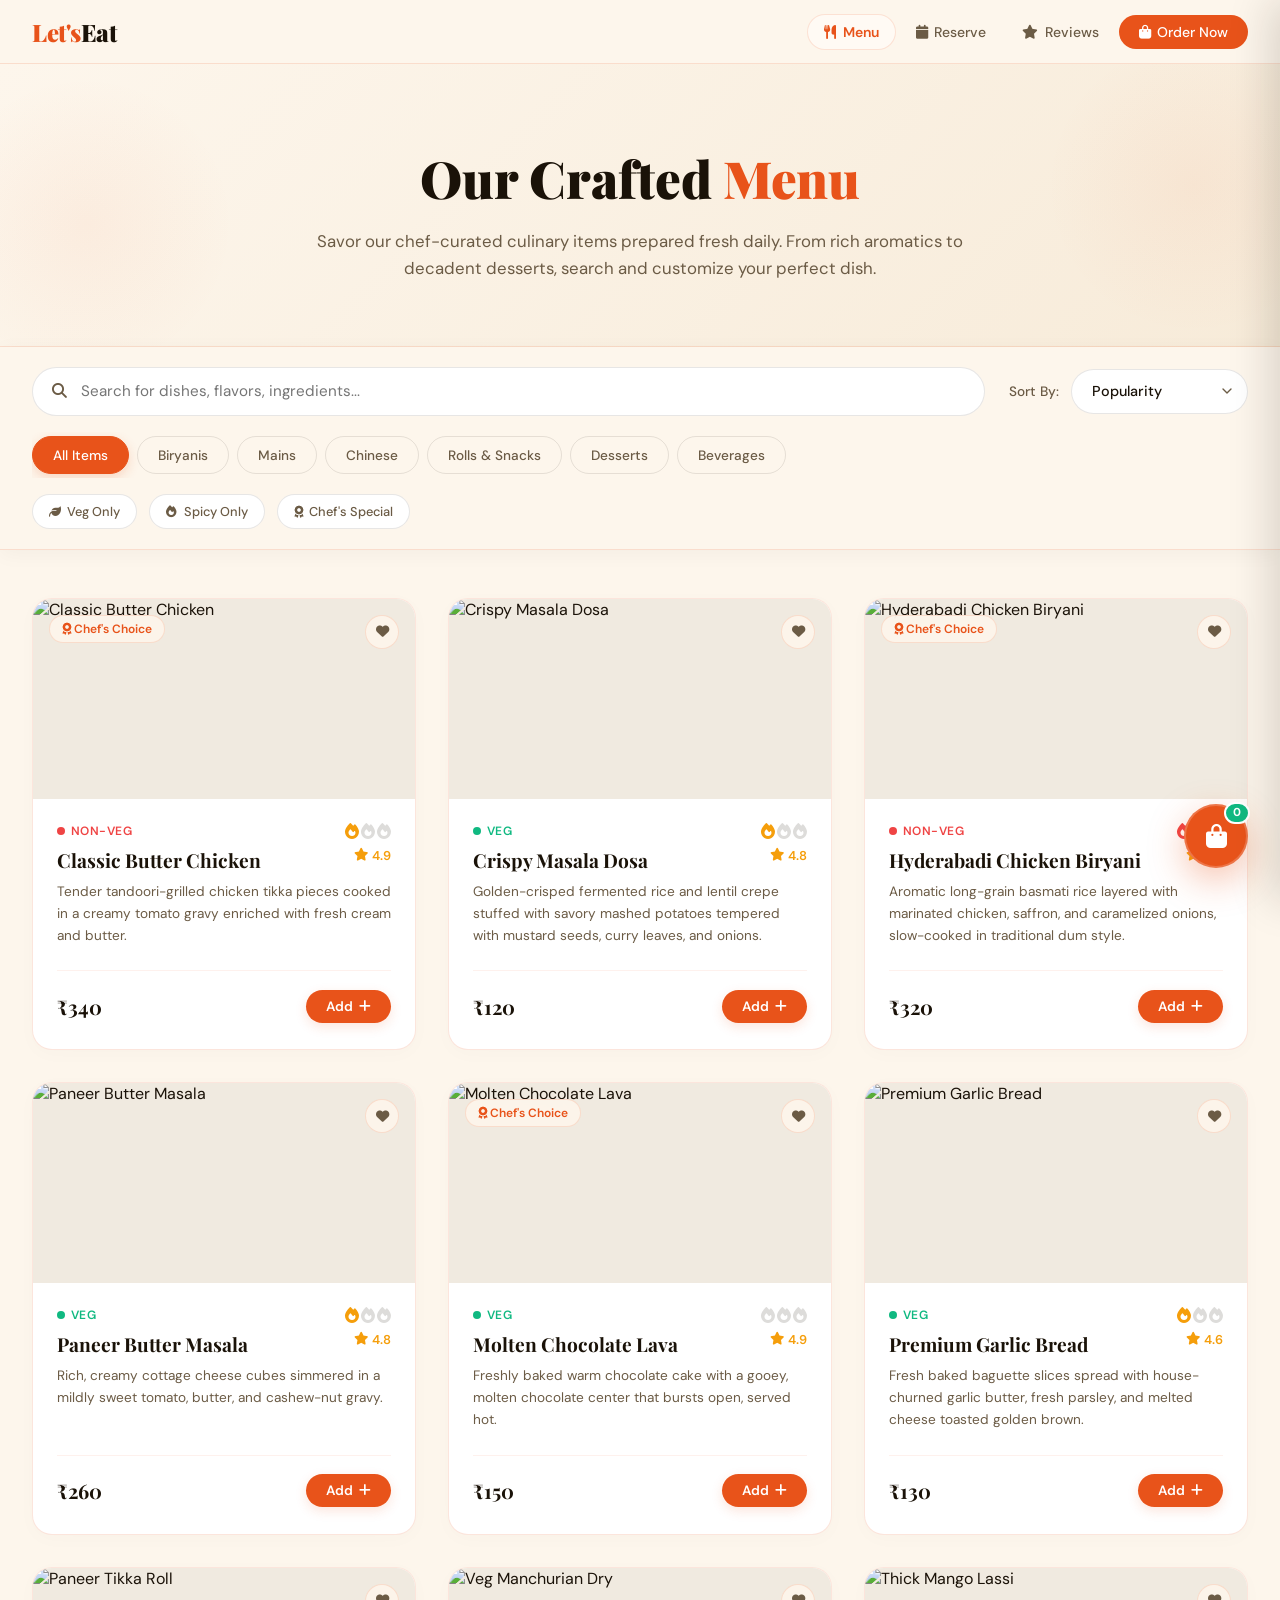
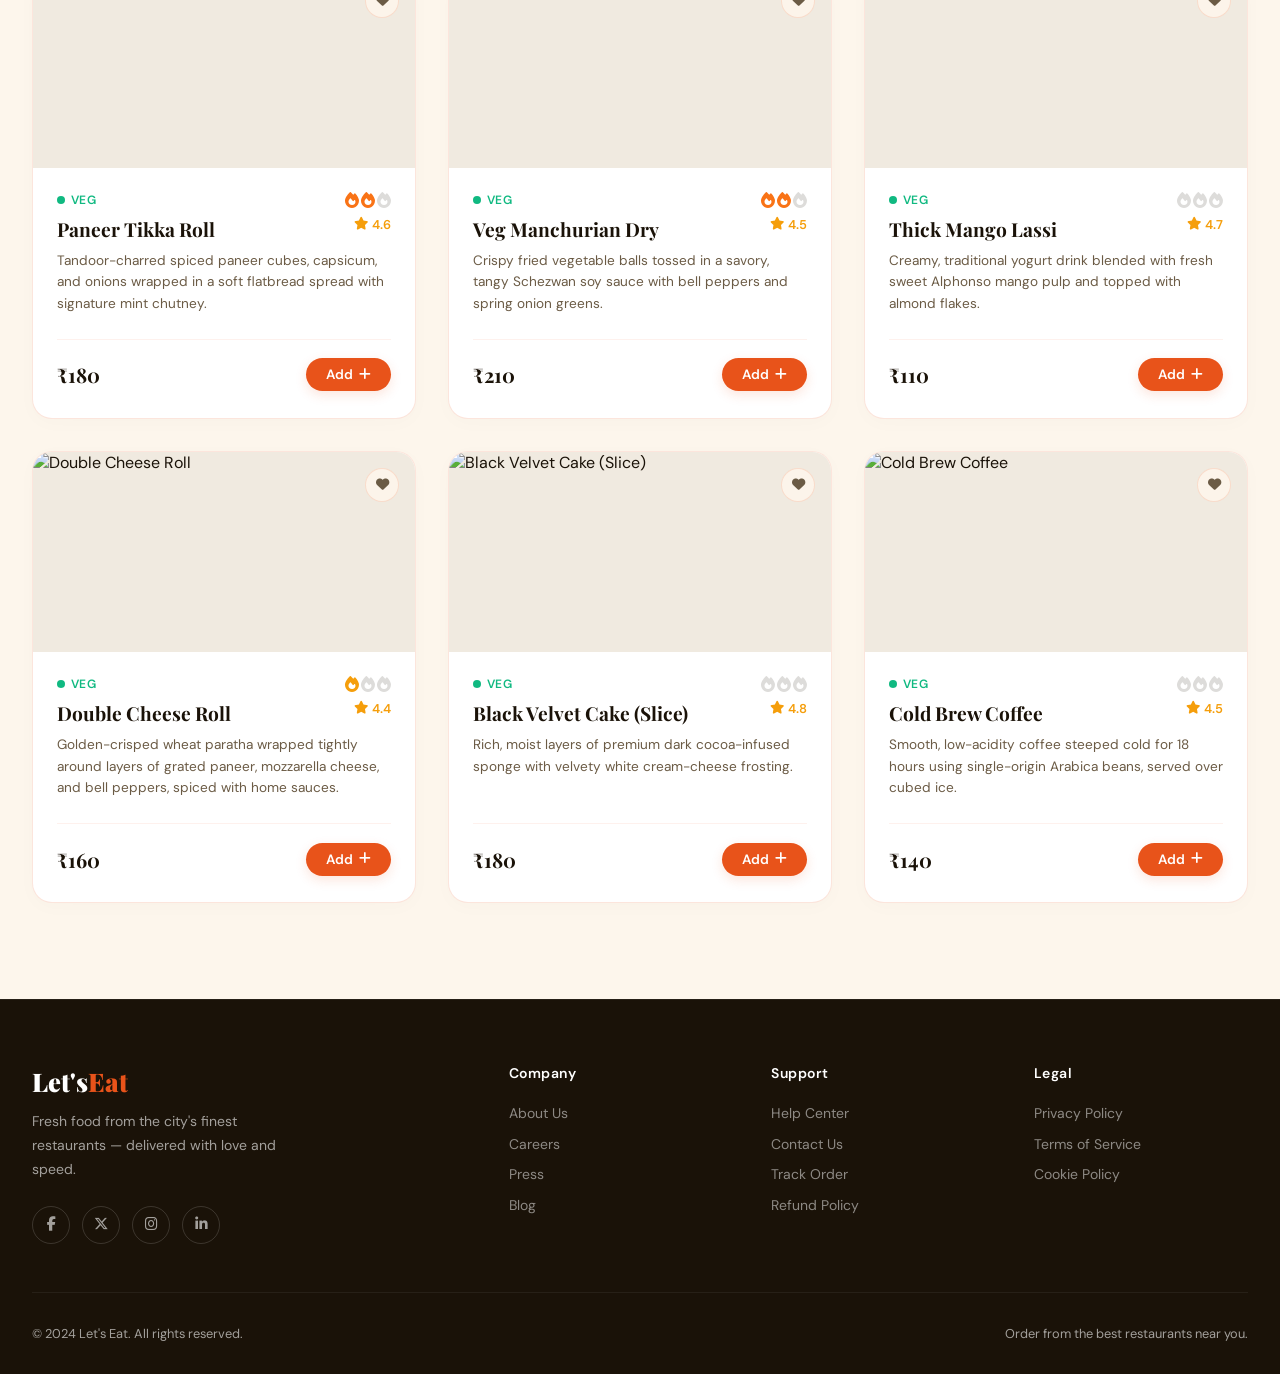
==== menu.html @ 43d25bf8 "adding respective pages for each section" ====
<!doctype html>
<html lang="en">
  <head>
    <meta charset="UTF-8" />
    <meta name="viewport" content="width=device-width, initial-scale=1.0" />
    <title>Menu - Let's Eat</title>
    <link
      href="https://fonts.googleapis.com/css2?family=Playfair+Display:wght@400;700;900&family=DM+Sans:wght@300;400;500;700&display=swap"
      rel="stylesheet"
    />
    <link
      rel="stylesheet"
      href="https://cdnjs.cloudflare.com/ajax/libs/font-awesome/6.5.0/css/all.min.css"
    />
    <link rel="stylesheet" href="./styles.css" />
  </head>
  <body>
    <!-- NAV -->
    <nav>
      <a href="index.html" class="nav-logo">Let's<span>Eat</span></a>
      <ul class="nav-links">
        <li>
          <a href="menu.html" class="active"
            ><i class="fa-solid fa-utensils"></i> Menu</a
          >
        </li>
        <li>
          <a href="reserve.html"
            ><i class="fa-solid fa-calendar"></i> Reserve</a
          >
        </li>
        <li>
          <a href="reviews.html"><i class="fa-solid fa-star"></i> Reviews</a>
        </li>
        <li>
          <a href="#" class="nav-cta" id="navOrderBtn">
            <i class="fa-solid fa-bag-shopping"></i> Order Now
          </a>
        </li>
      </ul>
      <button class="hamburger" id="hamburger">
        <i class="fa-solid fa-bars"></i>
      </button>
    </nav>

    <!-- MOBILE MENU -->
    <div class="mobile-menu" id="mobileMenu">
      <button class="mobile-close" id="mobileClose">
        <i class="fa-solid fa-xmark"></i>
      </button>
      <a href="menu.html" onclick="closeMobile()" class="active">Menu</a>
      <a href="reserve.html" onclick="closeMobile()">Reserve</a>
      <a href="reviews.html" onclick="closeMobile()">Reviews</a>
      <a
        href="#"
        onclick="
          closeMobile();
          toggleCart(true);
        "
        >Order Now</a
      >
    </div>

    <!-- MENU HERO -->
    <section class="menu-hero">
      <h1>Our Crafted <span>Menu</span></h1>
      <p>
        Savor our chef-curated culinary items prepared fresh daily. From rich
        aromatics to decadent desserts, search and customize your perfect dish.
      </p>
    </section>

    <!-- SEARCH & CONTROLS STICKY BAR -->
    <div class="menu-controls">
      <div class="menu-controls-inner">
        <!-- Search & Sort Row -->
        <div class="search-sort-row">
          <div class="search-wrapper">
            <i class="fa-solid fa-magnifying-glass"></i>
            <input
              type="text"
              class="search-input"
              id="searchInput"
              placeholder="Search for dishes, flavors, ingredients..."
            />
          </div>
          <div class="sort-wrapper">
            <span class="sort-label">Sort By:</span>
            <select class="sort-select" id="sortSelect">
              <option value="popularity">Popularity</option>
              <option value="rating">Highest Rated</option>
              <option value="price-low">Price: Low to High</option>
              <option value="price-high">Price: High to Low</option>
            </select>
          </div>
        </div>

        <!-- Categories horizontal track -->
        <div class="filter-categories" id="categoriesTrack">
          <button class="filter-btn active" data-category="all">
            All Items
          </button>
          <button class="filter-btn" data-category="biryani">Biryanis</button>
          <button class="filter-btn" data-category="mains">Mains</button>
          <button class="filter-btn" data-category="chinese">Chinese</button>
          <button class="filter-btn" data-category="rolls">
            Rolls & Snacks
          </button>
          <button class="filter-btn" data-category="desserts">Desserts</button>
          <button class="filter-btn" data-category="juices">Beverages</button>
        </div>

        <!-- Filter Toggles Row -->
        <div class="filter-toggles">
          <button class="toggle-btn" data-type="veg">
            <i class="fa-solid fa-leaf"></i> Veg Only
          </button>
          <button class="toggle-btn" data-type="spicy">
            <i class="fa-solid fa-fire"></i> Spicy Only
          </button>
          <button class="toggle-btn" data-type="special">
            <i class="fa-solid fa-award"></i> Chef's Special
          </button>
        </div>
      </div>
    </div>

    <!-- MENU GRID -->
    <section class="menu-page-container">
      <div class="menu-page-grid" id="menuGrid">
        <!-- JS-loaded food items cards go here -->
      </div>
    </section>

    <!-- FLOATING CART BADGE -->
    <div class="floating-cart" id="floatingCart" onclick="toggleCart(true)">
      <i class="fa-solid fa-bag-shopping"></i>
      <span class="cart-count-badge" id="cartCount">0</span>
    </div>

    <!-- CART SIDE DRAWER -->
    <div
      class="drawer-backdrop"
      id="cartBackdrop"
      onclick="toggleCart(false)"
    ></div>
    <div class="cart-drawer" id="cartDrawer">
      <div class="cart-header">
        <h2><i class="fa-solid fa-cart-shopping"></i> Your Order</h2>
        <button class="cart-close-btn" onclick="toggleCart(false)">
          <i class="fa-solid fa-xmark"></i>
        </button>
      </div>

      <!-- Items scroll container -->
      <div class="cart-items-list" id="cartItemsList">
        <!-- Rendered cart items or empty state -->
      </div>

      <!-- Checkout Summary Footer -->
      <div class="cart-footer-summary">
        <div class="promo-row">
          <input
            type="text"
            class="promo-input"
            id="promoInput"
            placeholder="Promo Code (e.g. EAT100)"
          />
          <button class="promo-btn" id="promoBtn" onclick="applyPromo()">
            Apply
          </button>
        </div>
        <div class="summary-details">
          <div class="summary-line">
            <span>Subtotal</span>
            <span id="subtotalVal">₹0</span>
          </div>
          <div class="summary-line">
            <span>GST (5%)</span>
            <span id="gstVal">₹0</span>
          </div>
          <div class="summary-line">
            <span>Delivery Fee</span>
            <span id="deliveryVal">₹0</span>
          </div>
          <div
            class="summary-line"
            id="discountRow"
            style="display: none; color: #10b981"
          >
            <span>Discount (Promo)</span>
            <span id="discountVal">-₹0</span>
          </div>
          <div class="summary-line total">
            <span>Grand Total</span>
            <span id="totalVal">₹0</span>
          </div>
        </div>
        <button class="checkout-btn" onclick="triggerCheckout()">
          Place Order <i class="fa-solid fa-arrow-right"></i>
        </button>
      </div>
    </div>

    <!-- PRODUCT DETAIL MODAL -->
    <div
      class="modal-overlay"
      id="detailModal"
      onclick="closeDetailModal(event)"
    >
      <div class="modal-container">
        <div class="modal-body">
          <div class="modal-hero-img-wrap">
            <img id="modalImg" src="" alt="" />
            <button class="modal-close-btn" onclick="toggleDetailModal(false)">
              <i class="fa-solid fa-xmark"></i>
            </button>
          </div>
          <div class="modal-content-inner">
            <div class="modal-title-row">
              <h2 id="modalName">Dish Title</h2>
              <div class="card-rating" id="modalRating">★ 4.8</div>
            </div>

            <div class="modal-info-meta">
              <span id="modalDiet"><span class="diet-dot"></span> Diet</span>
              <span id="modalTime"
                ><i class="fa-regular fa-clock"></i> 25 mins</span
              >
              <span id="modalSpicy"><i class="fa-solid fa-fire"></i> Mild</span>
            </div>

            <p class="modal-desc" id="modalDesc">
              Nutritious description goes here...
            </p>

            <div class="modal-subtitle">Nutritional Info (Approx)</div>
            <div class="nutrition-grid">
              <div class="nutrition-item">
                <div class="nutrition-val" id="nutrCal">350</div>
                <div class="nutrition-lbl">kcal</div>
              </div>
              <div class="nutrition-item">
                <div class="nutrition-val" id="nutrProt">12g</div>
                <div class="nutrition-lbl">Protein</div>
              </div>
              <div class="nutrition-item">
                <div class="nutrition-val" id="nutrCarb">45g</div>
                <div class="nutrition-lbl">Carbs</div>
              </div>
              <div class="nutrition-item">
                <div class="nutrition-val" id="nutrFat">10g</div>
                <div class="nutrition-lbl">Fat</div>
              </div>
            </div>

            <!-- Customizations -->
            <div class="custom-section">
              <div class="modal-subtitle">Customize Your Dish</div>
              <div class="custom-option-list" id="customOptionList">
                <!-- Checkboxes loaded here -->
              </div>
            </div>
          </div>
        </div>

        <div class="modal-action-bar">
          <div class="modal-price-display">
            <span class="modal-price-lbl">Item Total</span>
            <span class="modal-price-val" id="modalPrice">₹0</span>
          </div>
          <button class="modal-add-btn" id="modalAddBtn">
            Add to Order <i class="fa-solid fa-plus"></i>
          </button>
        </div>
      </div>
    </div>

    <!-- CHECKOUT SUCCESS OVERLAY -->
    <div class="success-overlay" id="successOverlay">
      <div class="success-card">
        <div class="success-icon">
          <i class="fa-solid fa-check"></i>
        </div>
        <h2>Order Confirmed!</h2>
        <p>
          Your delicious order has been received by the kitchen. We are
          preparing it fresh and will deliver it within 30 minutes!
        </p>
        <button class="success-close-btn" onclick="closeSuccessOverlay()">
          Got it!
        </button>
      </div>
    </div>

    <!-- FOOTER -->
    <footer>
      <div class="footer-inner">
        <div class="footer-top">
          <div>
            <div class="footer-brand-name">Let's<span>Eat</span></div>
            <p class="footer-desc">
              Fresh food from the city's finest restaurants — delivered with
              love and speed.
            </p>
            <div class="footer-socials">
              <a href="#" class="social-btn"
                ><i class="fa-brands fa-facebook-f"></i
              ></a>
              <a href="#" class="social-btn"
                ><i class="fa-brands fa-x-twitter"></i
              ></a>
              <a href="#" class="social-btn"
                ><i class="fa-brands fa-instagram"></i
              ></a>
              <a href="#" class="social-btn"
                ><i class="fa-brands fa-linkedin-in"></i
              ></a>
            </div>
          </div>
          <div class="footer-col">
            <h4>Company</h4>
            <ul>
              <li><a href="#">About Us</a></li>
              <li><a href="#">Careers</a></li>
              <li><a href="#">Press</a></li>
              <li><a href="#">Blog</a></li>
            </ul>
          </div>
          <div class="footer-col">
            <h4>Support</h4>
            <ul>
              <li><a href="#">Help Center</a></li>
              <li><a href="#">Contact Us</a></li>
              <li><a href="#">Track Order</a></li>
              <li><a href="#">Refund Policy</a></li>
            </ul>
          </div>
          <div class="footer-col">
            <h4>Legal</h4>
            <ul>
              <li><a href="#">Privacy Policy</a></li>
              <li><a href="#">Terms of Service</a></li>
              <li><a href="#">Cookie Policy</a></li>
            </ul>
          </div>
        </div>
        <div class="footer-bottom">
          <span>&copy; 2024 Let's Eat. All rights reserved.</span>
          <span>Order from the best restaurants near you.</span>
        </div>
      </div>
    </footer>

    <!-- CORE INTERACTION JAVASCRIPT -->
    <script>
      // 1. DATASET
      const MENU_ITEMS = [
        {
          id: "biryani-chicken",
          name: "Hyderabadi Chicken Biryani",
          category: "biryani",
          price: 320,
          rating: 4.9,
          reviews: 180,
          image:
            "https://images.unsplash.com/photo-1563379091339-03b21ab4a4f8?w=500&auto=format&fit=crop",
          veg: false,
          spicy: 3,
          description:
            "Aromatic long-grain basmati rice layered with marinated chicken, saffron, and caramelized onions, slow-cooked in traditional dum style.",
          chefSpecial: true,
          ingredients: [
            "Basmati Rice",
            "Chicken Tenders",
            "Saffron",
            "Spices",
            "Mint & Coriander",
          ],
          nutrition: {
            calories: 580,
            protein: "28g",
            carbs: "65g",
            fat: "18g",
          },
          customizations: [
            { name: "Double Marinated Chicken", price: 80 },
            { name: "Extra Raita", price: 15 },
            { name: "Boiled Egg (1 pc)", price: 10 },
          ],
        },
        {
          id: "mains-paneer-butter",
          name: "Paneer Butter Masala",
          category: "mains",
          price: 260,
          rating: 4.8,
          reviews: 142,
          image:
            "https://images.unsplash.com/photo-1631452180519-c014fe946bc7?w=500&auto=format&fit=crop",
          veg: true,
          spicy: 1,
          description:
            "Rich, creamy cottage cheese cubes simmered in a mildly sweet tomato, butter, and cashew-nut gravy.",
          chefSpecial: false,
          ingredients: [
            "Paneer Cubes",
            "Fresh Tomato Gravy",
            "Cashew Nuts",
            "Butter",
            "Fresh Cream",
          ],
          nutrition: {
            calories: 480,
            protein: "14g",
            carbs: "12g",
            fat: "32g",
          },
          customizations: [
            { name: "Extra Butter", price: 20 },
            { name: "Double Cottage Cheese", price: 60 },
          ],
        },
        {
          id: "chinese-manchurian",
          name: "Veg Manchurian Dry",
          category: "chinese",
          price: 210,
          rating: 4.5,
          reviews: 95,
          image:
            "https://images.unsplash.com/photo-1525755662778-989d0524087e?w=500&auto=format&fit=crop",
          veg: true,
          spicy: 2,
          description:
            "Crispy fried vegetable balls tossed in a savory, tangy Schezwan soy sauce with bell peppers and spring onion greens.",
          chefSpecial: false,
          ingredients: [
            "Cabbage & Carrot",
            "Soy Sauce",
            "Ginger & Garlic",
            "Spring Onion",
            "Chili Sauce",
          ],
          nutrition: { calories: 340, protein: "6g", carbs: "42g", fat: "12g" },
          customizations: [
            { name: "Make it extra saucy", price: 15 },
            { name: "Add chopped mushrooms", price: 30 },
          ],
        },
        {
          id: "mains-butter-chicken",
          name: "Classic Butter Chicken",
          category: "mains",
          price: 340,
          rating: 4.9,
          reviews: 220,
          image:
            "https://images.unsplash.com/photo-1603894584373-5ac82b2ae398?w=500&auto=format&fit=crop",
          veg: false,
          spicy: 1,
          description:
            "Tender tandoori-grilled chicken tikka pieces cooked in a creamy tomato gravy enriched with fresh cream and butter.",
          chefSpecial: true,
          ingredients: [
            "Tandoori Chicken Tikka",
            "Tomato Butter Gravy",
            "Cashews",
            "Kasuri Methi",
          ],
          nutrition: {
            calories: 520,
            protein: "32g",
            carbs: "10g",
            fat: "34g",
          },
          customizations: [
            { name: "Extra Butter", price: 20 },
            { name: "Add Bone-in pieces", price: 40 },
          ],
        },
        {
          id: "rolls-double-cheese",
          name: "Double Cheese Roll",
          category: "rolls",
          price: 160,
          rating: 4.4,
          reviews: 85,
          image:
            "https://images.unsplash.com/photo-1726824861064-00350d7f68e4?w=900&auto=format&fit=crop&q=60&ixlib=rb-4.1.0&ixid=M3wxMjA3fDB8MHxzZWFyY2h8N3x8RG91YmxlJTIwQ2hlZXNlJTIwUm9sbHxlbnwwfHwwfHx8MA%3D%3D",
          veg: true,
          spicy: 1,
          description:
            "Golden-crisped wheat paratha wrapped tightly around layers of grated paneer, mozzarella cheese, and bell peppers, spiced with home sauces.",
          chefSpecial: false,
          ingredients: [
            "Wheat Flatbread",
            "Paneer & Mozzarella",
            "Onion & Capsicum",
            "Green Chutney",
            "Mayonnaise",
          ],
          nutrition: {
            calories: 410,
            protein: "12g",
            carbs: "38g",
            fat: "19g",
          },
          customizations: [
            { name: "Make it double wrap", price: 25 },
            { name: "Extra Spiced Dip", price: 10 },
          ],
        },
        {
          id: "dessert-black-velvet",
          name: "Black Velvet Cake (Slice)",
          category: "desserts",
          price: 180,
          rating: 4.8,
          reviews: 75,
          image:
            "https://images.unsplash.com/photo-1578985545062-69928b1d9587?w=500&auto=format&fit=crop",
          veg: true,
          spicy: 0,
          description:
            "Rich, moist layers of premium dark cocoa-infused sponge with velvety white cream-cheese frosting.",
          chefSpecial: false,
          ingredients: [
            "Dark Cocoa",
            "Cream Cheese",
            "Vanilla Essence",
            "Butter Cream",
            "Flour",
          ],
          nutrition: { calories: 380, protein: "4g", carbs: "48g", fat: "16g" },
          customizations: [
            { name: "Warm it up", price: 0 },
            { name: "Add Chocolate syrup drizzle", price: 15 },
          ],
        },
        {
          id: "dessert-chocolate-lava",
          name: "Molten Chocolate Lava",
          category: "desserts",
          price: 150,
          rating: 4.9,
          reviews: 130,
          image:
            "https://images.unsplash.com/photo-1606313564200-e75d5e30476c?w=500&auto=format&fit=crop",
          veg: true,
          spicy: 0,
          description:
            "Freshly baked warm chocolate cake with a gooey, molten chocolate center that bursts open, served hot.",
          chefSpecial: true,
          ingredients: [
            "Dark Chocolate Callets",
            "Cocoa Powder",
            "Butter",
            "Vanilla Extract",
          ],
          nutrition: { calories: 420, protein: "5g", carbs: "52g", fat: "20g" },
          customizations: [
            { name: "Add Vanilla Ice Cream scoop", price: 35 },
            { name: "Sprinkle Chopped Almonds", price: 15 },
          ],
        },
        {
          id: "juice-mango-lassi",
          name: "Thick Mango Lassi",
          category: "juices",
          price: 110,
          rating: 4.7,
          reviews: 90,
          image:
            "https://images.unsplash.com/photo-1541658016709-82535e94bc69?w=500&auto=format&fit=crop",
          veg: true,
          spicy: 0,
          description:
            "Creamy, traditional yogurt drink blended with fresh sweet Alphonso mango pulp and topped with almond flakes.",
          chefSpecial: false,
          ingredients: [
            "Fresh Yogurt",
            "Alphonso Mango Pulp",
            "Cardamom Powder",
            "Saffron Strands",
            "Crushed Nuts",
          ],
          nutrition: { calories: 240, protein: "6g", carbs: "36g", fat: "4g" },
          customizations: [
            { name: "Add Honey instead of Sugar", price: 15 },
            { name: "Double dry-fruits topping", price: 20 },
          ],
        },
        {
          id: "juice-cold-brew",
          name: "Cold Brew Coffee",
          category: "juices",
          price: 140,
          rating: 4.5,
          reviews: 60,
          image:
            "https://images.unsplash.com/photo-1517701604599-bb29b565090c?w=500&auto=format&fit=crop",
          veg: true,
          spicy: 0,
          description:
            "Smooth, low-acidity coffee steeped cold for 18 hours using single-origin Arabica beans, served over cubed ice.",
          chefSpecial: false,
          ingredients: [
            "18-hr steeped Arabica beans",
            "Cube Ice",
            "Filtered Water",
          ],
          nutrition: { calories: 5, protein: "0g", carbs: "1g", fat: "0g" },
          customizations: [
            { name: "Add Full Cream Milk", price: 15 },
            { name: "Vanilla Flavor Shot", price: 20 },
            { name: "Caramel Drizzle", price: 20 },
          ],
        },
        {
          id: "mains-masala-dosa",
          name: "Crispy Masala Dosa",
          category: "mains",
          price: 120,
          rating: 4.8,
          reviews: 200,
          image:
            "https://images.unsplash.com/photo-1668236543090-82eba5ee5976?w=500&auto=format&fit=crop",
          veg: true,
          spicy: 1,
          description:
            "Golden-crisped fermented rice and lentil crepe stuffed with savory mashed potatoes tempered with mustard seeds, curry leaves, and onions.",
          chefSpecial: false,
          ingredients: [
            "Fermented Batter",
            "Potato Masala filling",
            "Pure Ghee",
            "Coconut Chutney",
            "Hot Sambar",
          ],
          nutrition: { calories: 310, protein: "7g", carbs: "54g", fat: "8g" },
          customizations: [
            { name: "Butter Dosa Base", price: 15 },
            { name: "Add Grated Cheese", price: 30 },
          ],
        },
        {
          id: "rolls-paneer-tikka",
          name: "Paneer Tikka Roll",
          category: "rolls",
          price: 180,
          rating: 4.6,
          reviews: 105,
          image:
            "https://images.unsplash.com/photo-1599487488170-d11ec9c172f0?w=500&auto=format&fit=crop",
          veg: true,
          spicy: 2,
          description:
            "Tandoor-charred spiced paneer cubes, capsicum, and onions wrapped in a soft flatbread spread with signature mint chutney.",
          chefSpecial: false,
          ingredients: [
            "Spiced Paneer Tikka",
            "Capsicum & Onion",
            "Roti wrap",
            "Mint & Coriander Chutney",
          ],
          nutrition: {
            calories: 390,
            protein: "13g",
            carbs: "35g",
            fat: "17g",
          },
          customizations: [
            { name: "Extra Spiced Tikka cubes", price: 40 },
            { name: "Lachha Paratha base instead of Roti", price: 20 },
          ],
        },
        {
          id: "rolls-garlic-bread",
          name: "Premium Garlic Bread",
          category: "rolls",
          price: 130,
          rating: 4.6,
          reviews: 110,
          image:
            "https://images.unsplash.com/photo-1751298467221-bb1b0d298101?q=80&w=2071&auto=format&fit=crop&ixlib=rb-4.1.0&ixid=M3wxMjA3fDB8MHxwaG90by1wYWdlfHx8fGVufDB8fHx8fA%3D%3D",
          veg: true,
          spicy: 1,
          description:
            "Fresh baked baguette slices spread with house-churned garlic butter, fresh parsley, and melted cheese toasted golden brown.",
          chefSpecial: false,
          ingredients: [
            "Baguette Bread",
            "Garlic Butter",
            "Fresh Parsley",
            "Mozzarella Cheese",
          ],
          nutrition: { calories: 290, protein: "8g", carbs: "32g", fat: "14g" },
          customizations: [
            { name: "Add spicy Jalapenos", price: 15 },
            { name: "Extra melted Mozzarella", price: 30 },
          ],
        },
      ];

      // 2. STATE OBJECT
      let activeCategory = "all";
      let searchQuery = "";
      let sortBy = "popularity";
      let vegFilter = false;
      let spicyFilter = false;
      let specialFilter = false;
      let cart = [];
      let favorites = new Set();
      let activeDetailItem = null;
      let activePromoDiscount = 0;

      // 3. PAGE INITIALIZATION
      window.addEventListener("DOMContentLoaded", () => {
        // Load initial favorites from localStorage
        const storedFavs = localStorage.getItem("letsEatFavs");
        if (storedFavs) {
          favorites = new Set(JSON.parse(storedFavs));
        }

        // Load initial cart from localStorage
        const storedCart = localStorage.getItem("letsEatCart");
        if (storedCart) {
          cart = JSON.parse(storedCart);
        }

        // Parse category query parameter
        const urlParams = new URLSearchParams(window.location.search);
        const catParam = urlParams.get("category");
        if (catParam) {
          activeCategory = catParam;
          // Set correct button active class
          const catButtons = document.querySelectorAll(".filter-btn");
          catButtons.forEach((btn) => {
            if (btn.getAttribute("data-category") === catParam) {
              btn.classList.add("active");
            } else {
              btn.classList.remove("active");
            }
          });
        }

        renderMenuGrid();
        updateFloatingCartBubble();
        bindDomEvents();
      });

      // 4. DOM BINDINGS
      function bindDomEvents() {
        // Search Input
        document
          .getElementById("searchInput")
          .addEventListener("input", (e) => {
            searchQuery = e.target.value.toLowerCase().trim();
            renderMenuGrid();
          });

        // Sort Select
        document
          .getElementById("sortSelect")
          .addEventListener("change", (e) => {
            sortBy = e.target.value;
            renderMenuGrid();
          });

        // Category Buttons
        const catButtons = document.querySelectorAll(".filter-btn");
        catButtons.forEach((btn) => {
          btn.addEventListener("click", () => {
            catButtons.forEach((b) => b.classList.remove("active"));
            btn.classList.add("active");
            activeCategory = btn.getAttribute("data-category");
            renderMenuGrid();
          });
        });

        // Toggle Buttons (Veg, Spicy, Chef Special)
        const toggleButtons = document.querySelectorAll(".toggle-btn");
        toggleButtons.forEach((btn) => {
          btn.addEventListener("click", () => {
            btn.classList.toggle("active");
            const type = btn.getAttribute("data-type");
            if (type === "veg") vegFilter = !vegFilter;
            if (type === "spicy") spicyFilter = !spicyFilter;
            if (type === "special") specialFilter = !specialFilter;
            renderMenuGrid();
          });
        });

        // Mobile Menu Nav
        const hamburger = document.getElementById("hamburger");
        const mobileMenu = document.getElementById("mobileMenu");
        const mobileClose = document.getElementById("mobileClose");

        hamburger.addEventListener("click", () =>
          mobileMenu.classList.add("open"),
        );
        mobileClose.addEventListener("click", () =>
          mobileMenu.classList.remove("open"),
        );

        // Modal Action
        document.getElementById("modalAddBtn").addEventListener("click", () => {
          if (activeDetailItem) {
            // Get selected customizations
            const selectedCust = [];
            const checkBoxes = document.querySelectorAll(
              ".custom-checkbox-row input",
            );
            checkBoxes.forEach((cb) => {
              if (cb.checked) {
                const index = parseInt(cb.getAttribute("data-index"));
                selectedCust.push(activeDetailItem.customizations[index]);
              }
            });
            addToCart(activeDetailItem.id, selectedCust);
            toggleDetailModal(false);
          }
        });
      }

      function closeMobile() {
        document.getElementById("mobileMenu").classList.remove("open");
      }

      // 5. RENDER MENU ITEMS
      function renderMenuGrid() {
        const grid = document.getElementById("menuGrid");
        grid.innerHTML = "";

        // Filter items
        let items = MENU_ITEMS.filter((item) => {
          const matchesCategory =
            activeCategory === "all" || item.category === activeCategory;
          const matchesSearch =
            item.name.toLowerCase().includes(searchQuery) ||
            item.description.toLowerCase().includes(searchQuery) ||
            item.ingredients.some((ing) =>
              ing.toLowerCase().includes(searchQuery),
            );

          const matchesVeg = !vegFilter || item.veg === true;
          const matchesSpicy = !spicyFilter || item.spicy > 0;
          const matchesSpecial = !specialFilter || item.chefSpecial === true;

          return (
            matchesCategory &&
            matchesSearch &&
            matchesVeg &&
            matchesSpicy &&
            matchesSpecial
          );
        });

        // Sort items
        if (sortBy === "popularity") {
          items.sort((a, b) => b.rating * b.reviews - a.rating * a.reviews);
        } else if (sortBy === "rating") {
          items.sort((a, b) => b.rating - a.rating);
        } else if (sortBy === "price-low") {
          items.sort((a, b) => a.price - b.price);
        } else if (sortBy === "price-high") {
          items.sort((a, b) => b.price - a.price);
        }

        // Render Cards
        if (items.length === 0) {
          grid.innerHTML = `
            <div class="no-results">
              <i class="fa-solid fa-cookie-bite"></i>
              <h3>No items found</h3>
              <p>We couldn't find anything matching your filters or search. Try resetting them!</p>
            </div>
          `;
          return;
        }

        items.forEach((item) => {
          // Check item occurrences in cart (base default item quantity)
          const cartOccurrences = cart.filter(
            (ci) => ci.item.id === item.id && ci.customizations.length === 0,
          );
          const baseQty =
            cartOccurrences.length > 0 ? cartOccurrences[0].quantity : 0;

          const card = document.createElement("div");
          card.className = "menu-page-card fade-up visible";

          const starRatingHtml = Array(Math.round(item.rating))
            .fill('<i class="fa-solid fa-star"></i>')
            .join("");
          const isFav = favorites.has(item.id) ? "active" : "";
          const chefBadge = item.chefSpecial
            ? `<span class="card-badge"><i class="fa-solid fa-award"></i> Chef's Choice</span>`
            : "";
          const dietClass = item.veg ? "veg" : "non-veg";
          const dietLabel = item.veg ? "Veg" : "Non-Veg";

          card.innerHTML = `
            <div class="card-img-wrap" onclick="openDetailModal('${item.id}')">
              <img src="${item.image}" alt="${item.name}" loading="lazy" />
              ${chefBadge}
              <button class="card-fav-btn ${isFav}" onclick="toggleFavorite(event, '${item.id}')">
                <i class="fa-solid fa-heart"></i>
              </button>
            </div>
            <div class="card-body">
              <div class="card-meta-row">
                <div class="diet-indicator ${dietClass}">
                  <span class="diet-dot"></span>
                  <span>${dietLabel}</span>
                </div>
                <div class="spicy-meter level-${item.spicy}">
                  <i class="fa-solid fa-fire"></i>
                  <i class="fa-solid fa-fire"></i>
                  <i class="fa-solid fa-fire"></i>
                </div>
              </div>
              <div class="card-title-row">
                <h3 onclick="openDetailModal('${item.id}')">${item.name}</h3>
                <span class="card-rating"><i class="fa-solid fa-star"></i> ${item.rating}</span>
              </div>
              <p class="card-desc">${item.description}</p>
              <div class="card-footer">
                <span class="card-price">₹${item.price}</span>
                <div class="action-wrapper">
                  ${
                    baseQty > 0
                      ? `<div class="qty-controller">
                          <button class="qty-btn" onclick="updateItemBaseQty('${item.id}', -1)"><i class="fa-solid fa-minus"></i></button>
                          <span class="qty-val">${baseQty}</span>
                          <button class="qty-btn" onclick="updateItemBaseQty('${item.id}', 1)"><i class="fa-solid fa-plus"></i></button>
                         </div>`
                      : `<button class="card-add-btn" onclick="addToCart('${item.id}', [])">
                          Add <i class="fa-solid fa-plus"></i>
                         </button>`
                  }
                </div>
              </div>
            </div>
          `;
          grid.appendChild(card);
        });
      }

      // 6. FAVORITES TOGGLE
      function toggleFavorite(event, itemId) {
        event.stopPropagation();
        const btn = event.currentTarget;
        if (favorites.has(itemId)) {
          favorites.delete(itemId);
          btn.classList.remove("active");
        } else {
          favorites.add(itemId);
          btn.classList.add("active");
        }
        localStorage.setItem(
          "letsEatFavs",
          JSON.stringify(Array.from(favorites)),
        );
      }

      // 7. CART SYSTEM
      function toggleCart(show) {
        const drawer = document.getElementById("cartDrawer");
        const backdrop = document.getElementById("cartBackdrop");
        if (show) {
          drawer.classList.add("open");
          backdrop.classList.add("open");
          renderCartDrawer();
        } else {
          drawer.classList.remove("open");
          backdrop.classList.remove("open");
        }
      }

      function addToCart(itemId, customizations = []) {
        const item = MENU_ITEMS.find((mi) => mi.id === itemId);
        if (!item) return;

        // Calculate customization cost
        const customizationCost = customizations.reduce(
          (acc, c) => acc + c.price,
          0,
        );
        const finalPrice = item.price + customizationCost;

        // Check if matching cart item (same item ID + exact same customization names)
        const matchingIndex = cart.findIndex((ci) => {
          if (ci.item.id !== itemId) return false;
          if (ci.customizations.length !== customizations.length) return false;
          // Verify customizations match
          const names1 = ci.customizations.map((c) => c.name).sort();
          const names2 = customizations.map((c) => c.name).sort();
          return JSON.stringify(names1) === JSON.stringify(names2);
        });

        if (matchingIndex > -1) {
          cart[matchingIndex].quantity += 1;
        } else {
          cart.push({
            item,
            quantity: 1,
            customizations,
            finalPrice,
          });
        }

        // Animate Floating Cart badge
        const badge = document.getElementById("floatingCart");
        badge.style.transform = "scale(1.25)";
        setTimeout(() => (badge.style.transform = ""), 250);

        saveAndSyncCart();
        renderMenuGrid();

        // Show cart feedback/toast or open cart
        if (customizations.length > 0) {
          // Open cart drawer if customized additions happen, for visual reinforcement
          toggleCart(true);
        } else {
          updateFloatingCartBubble();
        }
      }

      function updateItemBaseQty(itemId, delta) {
        // Quantities change for default (no customizations) cart rows from menu card
        const index = cart.findIndex(
          (ci) => ci.item.id === itemId && ci.customizations.length === 0,
        );
        if (index > -1) {
          cart[index].quantity += delta;
          if (cart[index].quantity <= 0) {
            cart.splice(index, 1);
          }
          saveAndSyncCart();
          renderMenuGrid();
          renderCartDrawer();
        }
      }

      function updateCartRowQty(index, delta) {
        if (cart[index]) {
          cart[index].quantity += delta;
          if (cart[index].quantity <= 0) {
            cart.splice(index, 1);
          }
          saveAndSyncCart();
          renderMenuGrid();
          renderCartDrawer();
        }
      }

      function saveAndSyncCart() {
        localStorage.setItem("letsEatCart", JSON.stringify(cart));
        updateFloatingCartBubble();
      }

      function updateFloatingCartBubble() {
        const count = cart.reduce((acc, ci) => acc + ci.quantity, 0);
        document.getElementById("cartCount").textContent = count;

        // Highlight active order badge in Nav
        const orderBtn = document.getElementById("navOrderBtn");
        if (count > 0) {
          orderBtn.innerHTML = `<i class="fa-solid fa-bag-shopping"></i> Order Now (${count})`;
          orderBtn.style.background = "var(--orange-light)";
        } else {
          orderBtn.innerHTML = `<i class="fa-solid fa-bag-shopping"></i> Order Now`;
          orderBtn.style.background = "";
        }
      }

      // 8. RENDER CART DRAWER
      function renderCartDrawer() {
        const container = document.getElementById("cartItemsList");
        container.innerHTML = "";

        if (cart.length === 0) {
          container.innerHTML = `
            <div class="empty-cart-state">
              <i class="fa-solid fa-basket-shopping"></i>
              <h3>Your cart is empty</h3>
              <p>Add some tasty creations from our menu to start your order!</p>
            </div>
          `;
          // Clear totals
          document.getElementById("subtotalVal").textContent = "₹0";
          document.getElementById("gstVal").textContent = "₹0";
          document.getElementById("deliveryVal").textContent = "₹0";
          document.getElementById("discountRow").style.display = "none";
          document.getElementById("totalVal").textContent = "₹0";
          return;
        }

        cart.forEach((ci, index) => {
          const row = document.createElement("div");
          row.className = "cart-item-row";

          const custSummary =
            ci.customizations.length > 0
              ? `+ ${ci.customizations.map((c) => c.name).join(", ")}`
              : "";

          row.innerHTML = `
            <img class="cart-item-img" src="${ci.item.image}" alt="${ci.item.name}" />
            <div class="cart-item-info">
              <div class="cart-item-name">${ci.item.name}</div>
              ${custSummary ? `<div class="cart-item-cust">${custSummary}</div>` : ""}
              <div class="cart-item-price">₹${ci.finalPrice * ci.quantity}</div>
            </div>
            <div class="cart-item-qty">
              <button class="cart-qty-btn" onclick="updateCartRowQty(${index}, -1)"><i class="fa-solid fa-minus"></i></button>
              <span class="cart-qty-val">${ci.quantity}</span>
              <button class="cart-qty-btn" onclick="updateCartRowQty(${index}, 1)"><i class="fa-solid fa-plus"></i></button>
            </div>
          `;
          container.appendChild(row);
        });

        calculateCartTotals();
      }

      function calculateCartTotals() {
        const subtotal = cart.reduce(
          (acc, ci) => acc + ci.finalPrice * ci.quantity,
          0,
        );
        const gst = Math.round(subtotal * 0.05);

        // Delivery is ₹30, free for subtotal > ₹500
        const delivery = subtotal > 500 ? 0 : 30;

        // Discount
        let discount = activePromoDiscount;
        if (discount > subtotal) discount = subtotal;

        const grandTotal = subtotal + gst + delivery - discount;

        document.getElementById("subtotalVal").textContent = `₹${subtotal}`;
        document.getElementById("gstVal").textContent = `₹${gst}`;
        document.getElementById("deliveryVal").textContent =
          delivery === 0 ? "Free" : `₹${delivery}`;

        if (discount > 0) {
          document.getElementById("discountRow").style.display = "flex";
          document.getElementById("discountVal").textContent = `-₹${discount}`;
        } else {
          document.getElementById("discountRow").style.display = "none";
        }

        document.getElementById("totalVal").textContent = `₹${grandTotal}`;
      }

      // 9. PROMO CODES
      function applyPromo() {
        const input = document
          .getElementById("promoInput")
          .value.trim()
          .toUpperCase();
        const promoBtn = document.getElementById("promoBtn");

        if (input === "EAT100") {
          activePromoDiscount = 100;
          promoBtn.textContent = "Applied!";
          promoBtn.style.background = "#10b981";
          calculateCartTotals();
        } else {
          alert("Invalid Promo Code! Use EAT100 to get ₹100 off.");
          activePromoDiscount = 0;
          promoBtn.textContent = "Apply";
          promoBtn.style.background = "";
          calculateCartTotals();
        }
      }

      // 10. PRODUCT DETAIL MODAL
      function openDetailModal(itemId) {
        const item = MENU_ITEMS.find((mi) => mi.id === itemId);
        if (!item) return;

        activeDetailItem = item;

        // Populate elements
        document.getElementById("modalImg").src = item.image;
        document.getElementById("modalImg").alt = item.name;
        document.getElementById("modalName").textContent = item.name;
        document.getElementById("modalRating").innerHTML =
          `<i class="fa-solid fa-star"></i> ${item.rating} (${item.reviews} reviews)`;

        // Diet Tag
        const dietEl = document.getElementById("modalDiet");
        dietEl.className = `diet-indicator ${item.veg ? "veg" : "non-veg"}`;
        dietEl.innerHTML = `<span class="diet-dot"></span> ${item.veg ? "Veg" : "Non-Veg"}`;

        // Spicy Info
        const spicyText =
          item.spicy === 3
            ? "Extra Hot"
            : item.spicy === 2
              ? "Spicy"
              : item.spicy === 1
                ? "Mild Spicy"
                : "Non-Spicy";
        document.getElementById("modalSpicy").innerHTML =
          `<i class="fa-solid fa-fire"></i> ${spicyText}`;

        document.getElementById("modalDesc").textContent = item.description;

        // Nutrition facts
        document.getElementById("nutrCal").textContent =
          item.nutrition.calories;
        document.getElementById("nutrProt").textContent =
          item.nutrition.protein;
        document.getElementById("nutrCarb").textContent = item.nutrition.carbs;
        document.getElementById("nutrFat").textContent = item.nutrition.fat;

        // Customizations checkboxes
        const list = document.getElementById("customOptionList");
        list.innerHTML = "";

        if (!item.customizations || item.customizations.length === 0) {
          list.innerHTML = `<p style="font-size: 0.85rem; color: var(--muted)">No additional customizations available for this item.</p>`;
        } else {
          item.customizations.forEach((c, idx) => {
            const row = document.createElement("label");
            row.className = "custom-checkbox-row";
            row.innerHTML = `
              <div class="custom-lbl-side">
                <input type="checkbox" data-index="${idx}" onchange="updateModalPriceDisplay()" />
                <span>${c.name}</span>
              </div>
              <span class="custom-price-side">+₹${c.price}</span>
            `;
            list.appendChild(row);
          });
        }

        updateModalPriceDisplay();
        toggleDetailModal(true);
      }

      function updateModalPriceDisplay() {
        if (!activeDetailItem) return;
        let price = activeDetailItem.price;

        const checkBoxes = document.querySelectorAll(
          ".custom-checkbox-row input",
        );
        checkBoxes.forEach((cb) => {
          if (cb.checked) {
            const index = parseInt(cb.getAttribute("data-index"));
            price += activeDetailItem.customizations[index].price;
          }
        });

        document.getElementById("modalPrice").textContent = `₹${price}`;
      }

      function toggleDetailModal(show) {
        const modal = document.getElementById("detailModal");
        if (show) {
          modal.classList.add("open");
        } else {
          modal.classList.remove("open");
        }
      }

      function closeDetailModal(event) {
        // Close modal if clicking backdrop
        if (event.target.id === "detailModal") {
          toggleDetailModal(false);
        }
      }

      // 11. CHECKOUT LOGIC
      function triggerCheckout() {
        if (cart.length === 0) {
          alert("Your cart is empty. Add items first!");
          return;
        }
        toggleCart(false);
        document.getElementById("successOverlay").classList.add("open");
      }

      function closeSuccessOverlay() {
        document.getElementById("successOverlay").classList.remove("open");
        // Clear cart
        cart = [];
        activePromoDiscount = 0;
        document.getElementById("promoInput").value = "";
        document.getElementById("promoBtn").textContent = "Apply";
        document.getElementById("promoBtn").style.background = "";
        saveAndSyncCart();
        renderMenuGrid();
      }

      // Nav Order Now click helper
      document.getElementById("navOrderBtn").addEventListener("click", (e) => {
        e.preventDefault();
        toggleCart(true);
      });
    </script>
  </body>
</html>
---- styles.css ----
*,
*::before,
*::after {
  box-sizing: border-box;
  margin: 0;
  padding: 0;
}

:root {
  --orange: #e8531a;
  --orange-light: #ff6b35;
  --cream: #fdf6ec;
  --dark: #1a1208;
  --dark-2: #2e2010;
  --muted: #6b5b45;
  --border: rgba(232, 83, 26, 0.15);
  --card-bg: #fffaf4;
  --white: #ffffff;
  --shadow: 0 8px 32px rgba(26, 18, 8, 0.08);
  --radius: 20px;
  --radius-sm: 12px;
}

html {
  scroll-behavior: smooth;
}

body {
  font-family: "DM Sans", sans-serif;
  background: var(--cream);
  color: var(--dark);
  overflow-x: hidden;
}

/* NAV */
nav {
  position: sticky;
  top: 0;
  z-index: 100;
  background: rgba(253, 246, 236, 0.92);
  backdrop-filter: blur(16px);
  border-bottom: 1px solid var(--border);
  padding: 0 2rem;
  display: flex;
  align-items: center;
  justify-content: space-between;
  height: 64px;
  animation: slideDown 0.6s ease forwards;
}

@keyframes slideDown {
  from {
    transform: translateY(-64px);
    opacity: 0;
  }
  to {
    transform: translateY(0);
    opacity: 1;
  }
}

.nav-logo {
  font-family: "Playfair Display", serif;
  font-size: 1.5rem;
  font-weight: 900;
  color: var(--orange);
  letter-spacing: -0.5px;
  text-decoration: none;
}

.nav-logo span {
  color: var(--dark);
}

.nav-links {
  display: flex;
  align-items: center;
  gap: 0.25rem;
  list-style: none;
}

.nav-links a {
  text-decoration: none;
  color: var(--muted);
  font-size: 0.875rem;
  font-weight: 500;
  padding: 0.5rem 1rem;
  border-radius: 50px;
  transition: all 0.25s ease;
  display: flex;
  align-items: center;
  gap: 0.4rem;
}

.nav-links a:hover {
  background: var(--card-bg);
  color: var(--dark);
}

.nav-cta {
  background: var(--orange) !important;
  color: var(--white) !important;
  padding: 0.5rem 1.25rem !important;
  border-radius: 50px !important;
  font-weight: 500 !important;
  transition:
    transform 0.2s ease,
    background 0.2s ease !important;
}

.nav-cta:hover {
  background: var(--orange-light) !important;
  transform: scale(1.04) !important;
}

.hamburger {
  display: none;
  background: none;
  border: none;
  cursor: pointer;
  color: var(--dark);
  font-size: 1.25rem;
}

/* HERO */
.hero {
  min-height: calc(100vh - 64px);
  display: grid;
  grid-template-columns: 1fr 1fr;
  align-items: center;
  gap: 3rem;
  padding: 4rem 2rem 4rem 4rem;
  max-width: 1280px;
  margin: 0 auto;
  position: relative;
}

.hero-badge {
  display: inline-flex;
  align-items: center;
  gap: 0.5rem;
  background: rgba(232, 83, 26, 0.1);
  color: var(--orange);
  font-size: 0.8rem;
  font-weight: 500;
  padding: 0.4rem 1rem;
  border-radius: 50px;
  border: 1px solid rgba(232, 83, 26, 0.2);
  margin-bottom: 1.5rem;
  animation: fadeUp 0.8s 0.2s ease both;
}

.hero-badge::before {
  content: "";
  width: 6px;
  height: 6px;
  background: var(--orange);
  border-radius: 50%;
  animation: pulse 1.5s infinite;
}

@keyframes pulse {
  0%,
  100% {
    transform: scale(1);
    opacity: 1;
  }
  50% {
    transform: scale(1.4);
    opacity: 0.6;
  }
}

.hero h1 {
  font-family: "Playfair Display", serif;
  font-size: clamp(2.8rem, 5vw, 4.5rem);
  font-weight: 900;
  line-height: 1.1;
  letter-spacing: -1px;
  color: var(--dark);
  animation: fadeUp 0.8s 0.4s ease both;
}

.hero h1 em {
  color: var(--orange);
  font-style: normal;
  position: relative;
  display: inline-block;
}

.hero h1 em::after {
  content: "";
  position: absolute;
  bottom: 4px;
  left: 0;
  width: 0;
  height: 4px;
  background: var(--orange);
  border-radius: 2px;
  animation: lineGrow 1s 1.2s ease forwards;
}

@keyframes lineGrow {
  to {
    width: 100%;
  }
}

.hero-sub {
  margin-top: 1.25rem;
  font-size: 1.05rem;
  color: var(--muted);
  line-height: 1.7;
  max-width: 44ch;
  animation: fadeUp 0.8s 0.6s ease both;
}

.hero-actions {
  display: flex;
  gap: 1rem;
  margin-top: 2rem;
  flex-wrap: wrap;
  animation: fadeUp 0.8s 0.8s ease both;
}

.btn-primary {
  background: var(--orange);
  color: var(--white);
  border: none;
  padding: 0.85rem 2rem;
  border-radius: 50px;
  font-size: 0.95rem;
  font-weight: 500;
  font-family: "DM Sans", sans-serif;
  cursor: pointer;
  display: flex;
  align-items: center;
  gap: 0.5rem;
  transition:
    transform 0.2s ease,
    background 0.2s ease;
  text-decoration: none;
}

.btn-primary:hover {
  background: var(--orange-light);
  transform: translateY(-2px);
}

.btn-outline {
  background: transparent;
  color: var(--dark);
  border: 1.5px solid rgba(26, 18, 8, 0.2);
  padding: 0.85rem 2rem;
  border-radius: 50px;
  font-size: 0.95rem;
  font-weight: 500;
  font-family: "DM Sans", sans-serif;
  cursor: pointer;
  transition: all 0.2s ease;
  text-decoration: none;
  display: flex;
  align-items: center;
  gap: 0.5rem;
}

.btn-outline:hover {
  background: var(--card-bg);
  border-color: var(--orange);
  color: var(--orange);
  transform: translateY(-2px);
}

.hero-stats {
  display: flex;
  gap: 2rem;
  margin-top: 2.5rem;
  animation: fadeUp 0.8s 1s ease both;
}

.stat {
  display: flex;
  flex-direction: column;
  gap: 2px;
}

.stat-num {
  font-family: "Playfair Display", serif;
  font-size: 1.6rem;
  font-weight: 700;
  color: var(--dark);
  line-height: 1;
}

.stat-label {
  font-size: 0.78rem;
  color: var(--muted);
  font-weight: 400;
}

/* Hero visual */
.hero-visual {
  position: relative;
  display: flex;
  align-items: center;
  justify-content: center;
  animation: fadeIn 1s 0.4s ease both;
}

@keyframes fadeIn {
  from {
    opacity: 0;
  }
  to {
    opacity: 1;
  }
}
@keyframes fadeUp {
  from {
    opacity: 0;
    transform: translateY(24px);
  }
  to {
    opacity: 1;
    transform: translateY(0);
  }
}

.hero-img-wrap {
  width: 380px;
  height: 480px;
  border-radius: 40% 60% 60% 40% / 50% 50% 60% 40%;
  overflow: hidden;
  position: relative;
  animation: morphBlob 8s ease-in-out infinite;
  box-shadow: 0 32px 80px rgba(232, 83, 26, 0.2);
}

@keyframes morphBlob {
  0%,
  100% {
    border-radius: 40% 60% 60% 40% / 50% 50% 60% 40%;
  }
  33% {
    border-radius: 60% 40% 50% 60% / 40% 60% 50% 60%;
  }
  66% {
    border-radius: 50% 50% 40% 60% / 60% 40% 60% 50%;
  }
}

.hero-img-wrap img {
  width: 100%;
  height: 100%;
  object-fit: cover;
}

.hero-float-card {
  position: absolute;
  background: var(--white);
  border-radius: var(--radius-sm);
  padding: 0.75rem 1rem;
  box-shadow: 0 12px 40px rgba(0, 0, 0, 0.1);
  display: flex;
  align-items: center;
  gap: 0.6rem;
  font-size: 0.82rem;
  font-weight: 500;
  animation: floatY 4s ease-in-out infinite;
}

@keyframes floatY {
  0%,
  100% {
    transform: translateY(0px);
  }
  50% {
    transform: translateY(-8px);
  }
}

.hero-float-card.left {
  bottom: 80px;
  left: -30px;
  animation-delay: 0.5s;
}
.hero-float-card.top {
  top: 40px;
  right: -20px;
  animation-delay: 1s;
}

.float-icon {
  width: 32px;
  height: 32px;
  border-radius: 8px;
  display: flex;
  align-items: center;
  justify-content: center;
  font-size: 1rem;
}
.float-icon.orange {
  background: rgba(232, 83, 26, 0.12);
}
.float-icon.green {
  background: rgba(34, 197, 94, 0.12);
}

/* SECTION HEADERS */
.section-header {
  text-align: center;
  margin-bottom: 3rem;
}

.section-label {
  font-size: 0.78rem;
  font-weight: 500;
  color: var(--orange);
  text-transform: uppercase;
  letter-spacing: 2px;
  margin-bottom: 0.75rem;
}

.section-header h2 {
  font-family: "Playfair Display", serif;
  font-size: clamp(1.8rem, 3vw, 2.8rem);
  font-weight: 700;
  color: var(--dark);
  line-height: 1.2;
}

.section-header p {
  margin-top: 0.75rem;
  color: var(--muted);
  font-size: 1rem;
  max-width: 48ch;
  margin-left: auto;
  margin-right: auto;
  line-height: 1.7;
}

/* CATEGORIES */
.categories-section {
  padding: 6rem 2rem;
  max-width: 1280px;
  margin: 0 auto;
}

.categories-track-wrap {
  position: relative;
  overflow: hidden;
  padding: 1.5rem 0;
  margin: -1.5rem 0;
}

.categories-track {
  display: flex;
  gap: 1rem;
  transition: transform 0.5s cubic-bezier(0.25, 0.46, 0.45, 0.94);
}

.cat-card {
  min-width: 140px;
  background: var(--card-bg);
  border: 1px solid var(--border);
  border-radius: var(--radius);
  padding: 1.5rem 1rem;
  text-align: center;
  cursor: pointer;
  transition: all 0.3s ease;
  display: flex;
  flex-direction: column;
  align-items: center;
  gap: 0.75rem;
  flex-shrink: 0;
}

.cat-card:hover {
  transform: translateY(-8px);
  border-color: var(--orange);
  background: var(--white);
  box-shadow: 0 16px 40px rgba(232, 83, 26, 0.12);
}

.cat-card.active {
  border-color: var(--orange);
  background: var(--orange);
  color: var(--white);
  transform: translateY(-8px);
  box-shadow: 0 16px 40px rgba(232, 83, 26, 0.3);
}

.cat-img {
  width: 72px;
  height: 72px;
  object-fit: cover;
  border-radius: 50%;
  border: 3px solid rgba(255, 255, 255, 0.8);
  transition: transform 0.3s ease;
}

.cat-card:hover .cat-img,
.cat-card.active .cat-img {
  transform: scale(1.1);
}

.cat-name {
  font-size: 0.82rem;
  font-weight: 500;
  color: var(--dark);
}

.cat-card.active .cat-name {
  color: var(--white);
}

.carousel-controls {
  display: flex;
  justify-content: center;
  gap: 0.75rem;
  margin-top: 2rem;
}

.ctrl-btn {
  width: 44px;
  height: 44px;
  border-radius: 50%;
  border: 1.5px solid var(--border);
  background: var(--white);
  color: var(--dark);
  cursor: pointer;
  display: flex;
  align-items: center;
  justify-content: center;
  transition: all 0.2s ease;
  font-size: 0.9rem;
}

.ctrl-btn:hover {
  background: var(--orange);
  color: var(--white);
  border-color: var(--orange);
  transform: scale(1.08);
}
.ctrl-btn:disabled {
  opacity: 0.3;
  cursor: not-allowed;
  transform: none;
}

/* TESTIMONIALS */
.testimonials-section {
  background: var(--dark);
  padding: 6rem 2rem;
  position: relative;
  overflow: hidden;
}

.testimonials-section::before {
  content: '"';
  position: absolute;
  font-family: "Playfair Display", serif;
  font-size: 30rem;
  color: rgba(255, 255, 255, 0.03);
  top: -4rem;
  left: -2rem;
  line-height: 1;
  pointer-events: none;
}

.testimonials-inner {
  max-width: 900px;
  margin: 0 auto;
  position: relative;
  z-index: 1;
}

.testimonials-section .section-label {
  color: var(--orange-light);
}
.testimonials-section .section-header h2 {
  color: var(--white);
}

.testimonial-slide {
  display: none;
  animation: fadeSlide 0.5s ease forwards;
}
.testimonial-slide.active {
  display: block;
}

@keyframes fadeSlide {
  from {
    opacity: 0;
    transform: translateX(20px);
  }
  to {
    opacity: 1;
    transform: translateX(0);
  }
}

.testimonial-card {
  background: rgba(255, 255, 255, 0.06);
  border: 1px solid rgba(255, 255, 255, 0.1);
  border-radius: var(--radius);
  padding: 3rem;
  text-align: center;
}

.testimonial-img {
  width: 280px;
  height: 180px;
  object-fit: cover;
  border-radius: var(--radius-sm);
  margin: 0 auto 2rem;
  display: block;
  border: 3px solid rgba(232, 83, 26, 0.5);
}

.testimonial-text {
  font-family: "Playfair Display", serif;
  font-size: 1.3rem;
  color: rgba(255, 255, 255, 0.9);
  line-height: 1.7;
  margin-bottom: 1.5rem;
  font-style: italic;
}

.testimonial-author {
  font-size: 0.9rem;
  color: var(--orange-light);
  font-weight: 500;
}

.testimonial-dots {
  display: flex;
  justify-content: center;
  gap: 0.5rem;
  margin-top: 2rem;
}

.dot {
  width: 8px;
  height: 8px;
  border-radius: 50%;
  background: rgba(255, 255, 255, 0.2);
  cursor: pointer;
  transition: all 0.3s ease;
}
.dot.active {
  background: var(--orange);
  width: 24px;
  border-radius: 4px;
}

/* RESERVE */
.reserve-section {
  padding: 6rem 2rem;
  max-width: 1280px;
  margin: 0 auto;
}

.reserve-grid {
  display: grid;
  grid-template-columns: 1fr 1fr;
  gap: 1.5rem;
}

.reserve-card {
  border-radius: var(--radius);
  overflow: hidden;
  position: relative;
  height: 340px;
  cursor: pointer;
  background-size: cover;
  background-position: center;
}

.reserve-card::before {
  content: "";
  position: absolute;
  inset: 0;
  background: linear-gradient(
    to top,
    rgba(26, 18, 8, 0.85) 0%,
    transparent 60%
  );
  transition: opacity 0.3s ease;
}

.reserve-card:hover::before {
  opacity: 0.95;
}

.reserve-card:hover {
  transform: scale(1.02);
  transition: transform 0.4s ease;
}

.reserve-content {
  position: absolute;
  bottom: 0;
  left: 0;
  right: 0;
  padding: 2rem;
  transform: translateY(0);
  transition: transform 0.3s ease;
}

.reserve-tag {
  display: inline-block;
  background: var(--orange);
  color: var(--white);
  font-size: 0.72rem;
  font-weight: 600;
  text-transform: uppercase;
  letter-spacing: 1.5px;
  padding: 0.3rem 0.75rem;
  border-radius: 50px;
  margin-bottom: 0.75rem;
}

.reserve-title {
  font-family: "Playfair Display", serif;
  font-size: 1.6rem;
  font-weight: 700;
  color: var(--white);
  margin-bottom: 0.5rem;
  line-height: 1.2;
}

.reserve-sub {
  font-size: 0.875rem;
  color: rgba(255, 255, 255, 0.7);
  margin-bottom: 1.25rem;
}

.reserve-btn {
  display: inline-flex;
  align-items: center;
  gap: 0.5rem;
  background: var(--white);
  color: var(--dark);
  border: none;
  padding: 0.7rem 1.5rem;
  border-radius: 50px;
  font-weight: 500;
  font-size: 0.875rem;
  font-family: "DM Sans", sans-serif;
  cursor: pointer;
  transition: all 0.2s ease;
}

.reserve-btn:hover {
  background: var(--orange);
  color: var(--white);
  transform: translateX(4px);
}

/* MENU SECTION */
.menu-section {
  padding: 6rem 2rem;
  background: var(--dark-2);
}
.menu-inner {
  max-width: 1280px;
  margin: 0 auto;
}
.menu-section .section-header h2 {
  color: var(--white);
}
.menu-section .section-header p {
  color: rgba(255, 255, 255, 0.5);
}

.menu-grid {
  display: grid;
  grid-template-columns: repeat(3, 1fr);
  gap: 1.5rem;
}

.menu-card {
  background: rgba(255, 255, 255, 0.05);
  border: 1px solid rgba(255, 255, 255, 0.08);
  border-radius: var(--radius);
  overflow: hidden;
  transition: all 0.3s ease;
  cursor: pointer;
}

.menu-card:hover {
  transform: translateY(-8px);
  border-color: rgba(232, 83, 26, 0.4);
  background: rgba(255, 255, 255, 0.08);
  box-shadow: 0 24px 60px rgba(0, 0, 0, 0.3);
}

.menu-card-img {
  width: 100%;
  height: 180px;
  object-fit: cover;
  transition: transform 0.4s ease;
}
.menu-card:hover .menu-card-img {
  transform: scale(1.05);
}

.menu-card-body {
  padding: 1.25rem;
}

.menu-card-tag {
  font-size: 0.72rem;
  font-weight: 600;
  text-transform: uppercase;
  letter-spacing: 1px;
  color: var(--orange-light);
  margin-bottom: 0.4rem;
}

.menu-card-title {
  font-family: "Playfair Display", serif;
  font-size: 1.1rem;
  font-weight: 700;
  color: var(--white);
  margin-bottom: 0.4rem;
}

.menu-card-desc {
  font-size: 0.82rem;
  color: rgba(255, 255, 255, 0.5);
  line-height: 1.6;
  margin-bottom: 1rem;
}

.menu-card-footer {
  display: flex;
  align-items: center;
  justify-content: space-between;
}

.menu-price {
  font-size: 1.1rem;
  font-weight: 700;
  color: var(--orange-light);
  font-family: "Playfair Display", serif;
}

.add-btn {
  width: 36px;
  height: 36px;
  border-radius: 50%;
  background: var(--orange);
  border: none;
  color: var(--white);
  cursor: pointer;
  display: flex;
  align-items: center;
  justify-content: center;
  transition: all 0.2s ease;
  font-size: 1.1rem;
}

.add-btn:hover {
  background: var(--orange-light);
  transform: scale(1.15) rotate(90deg);
}

/* FOOTER */
footer {
  background: var(--dark);
  color: rgba(255, 255, 255, 0.6);
  padding: 4rem 2rem 2rem;
  border-top: 1px solid rgba(255, 255, 255, 0.06);
}

.footer-inner {
  max-width: 1280px;
  margin: 0 auto;
}

.footer-top {
  display: grid;
  grid-template-columns: 2fr 1fr 1fr 1fr;
  gap: 3rem;
  padding-bottom: 3rem;
  border-bottom: 1px solid rgba(255, 255, 255, 0.06);
}

.footer-brand-name {
  font-family: "Playfair Display", serif;
  font-size: 1.6rem;
  font-weight: 900;
  color: var(--white);
  margin-bottom: 0.75rem;
}

.footer-brand-name span {
  color: var(--orange);
}

.footer-desc {
  font-size: 0.875rem;
  line-height: 1.7;
  max-width: 28ch;
  margin-bottom: 1.5rem;
}

.footer-socials {
  display: flex;
  gap: 0.75rem;
}

.social-btn {
  width: 38px;
  height: 38px;
  border-radius: 50%;
  border: 1px solid rgba(255, 255, 255, 0.15);
  background: transparent;
  color: rgba(255, 255, 255, 0.6);
  display: flex;
  align-items: center;
  justify-content: center;
  cursor: pointer;
  transition: all 0.2s ease;
  font-size: 0.9rem;
  text-decoration: none;
}

.social-btn:hover {
  background: var(--orange);
  border-color: var(--orange);
  color: var(--white);
  transform: translateY(-3px);
}

.footer-col h4 {
  font-size: 0.875rem;
  font-weight: 600;
  color: var(--white);
  margin-bottom: 1.25rem;
  letter-spacing: 0.5px;
}

.footer-col ul {
  list-style: none;
  display: flex;
  flex-direction: column;
  gap: 0.6rem;
}

.footer-col ul a {
  color: rgba(255, 255, 255, 0.5);
  text-decoration: none;
  font-size: 0.875rem;
  transition: color 0.2s ease;
}

.footer-col ul a:hover {
  color: var(--orange-light);
}

.footer-bottom {
  padding-top: 2rem;
  display: flex;
  align-items: center;
  justify-content: space-between;
  flex-wrap: wrap;
  gap: 1rem;
  font-size: 0.8rem;
}

/* MOBILE NAV */
.mobile-menu {
  display: none;
  position: fixed;
  inset: 0;
  background: var(--cream);
  z-index: 200;
  flex-direction: column;
  padding: 2rem;
  gap: 1.5rem;
  align-items: flex-start;
}

.mobile-menu.open {
  display: flex;
  animation: fadeIn 0.3s ease;
}

.mobile-close {
  align-self: flex-end;
  background: none;
  border: none;
  cursor: pointer;
  color: var(--dark);
  font-size: 1.5rem;
}

.mobile-menu a {
  font-family: "Playfair Display", serif;
  font-size: 1.8rem;
  font-weight: 700;
  color: var(--dark);
  text-decoration: none;
  transition: color 0.2s ease;
}

.mobile-menu a:hover {
  color: var(--orange);
}

/* SCROLL ANIM */
.fade-up {
  opacity: 0;
  transform: translateY(30px);
  transition:
    opacity 0.7s ease,
    transform 0.7s ease;
}

.fade-up.visible {
  opacity: 1;
  transform: translateY(0);
}

/* RESPONSIVE */
@media (max-width: 768px) {
  .nav-links {
    display: none;
  }
  .hamburger {
    display: block;
  }

  .hero {
    grid-template-columns: 1fr;
    text-align: center;
    padding: 2rem 1.5rem 3rem;
    gap: 2rem;
  }
  .hero-sub {
    max-width: 100%;
    margin-left: auto;
    margin-right: auto;
  }
  .hero-actions {
    justify-content: center;
  }
  .hero-stats {
    justify-content: center;
  }
  .hero-visual {
    justify-content: center;
  }
  .hero-img-wrap {
    width: 280px;
    height: 340px;
  }
  .hero-float-card {
    display: none;
  }

  .reserve-grid {
    grid-template-columns: 1fr;
  }
  .menu-grid {
    grid-template-columns: 1fr 1fr;
  }

  .testimonial-img {
    width: 100%;
    max-width: 250px;
    height: 160px;
  }

  .footer-top {
    grid-template-columns: 1fr 1fr;
    gap: 2rem;
  }
  .footer-bottom {
    flex-direction: column;
    text-align: center;
  }
}

@media (max-width: 480px) {
  .menu-grid {
    grid-template-columns: 1fr;
  }
  .footer-top {
    grid-template-columns: 1fr;
  }
  .hero-stats {
    gap: 1.5rem;
  }

  .testimonial-img {
    max-width: 200px;
    height: 130px;
  }
}

/* ==========================================================================
   MENU PAGE SPECIFIC STYLES
   ========================================================================== */

/* Active link styling */
.nav-links a.active {
  background: var(--card-bg);
  color: var(--orange);
  font-weight: 600;
  border: 1px solid var(--border);
}

/* Menu Page Hero */
.menu-hero {
  background: linear-gradient(135deg, #fdf6ec 0%, #f7ebd9 100%);
  padding: 5rem 2rem 4rem;
  text-align: center;
  position: relative;
  overflow: hidden;
  border-bottom: 1px solid var(--border);
}

.menu-hero::before {
  content: "";
  position: absolute;
  top: -10%;
  right: -5%;
  width: 300px;
  height: 300px;
  background: radial-gradient(
    circle,
    rgba(232, 83, 26, 0.05) 0%,
    transparent 70%
  );
  pointer-events: none;
}

.menu-hero::after {
  content: "";
  position: absolute;
  bottom: -10%;
  left: -5%;
  width: 300px;
  height: 300px;
  background: radial-gradient(
    circle,
    rgba(232, 83, 26, 0.05) 0%,
    transparent 70%
  );
  pointer-events: none;
}

.menu-hero h1 {
  font-family: "Playfair Display", serif;
  font-size: clamp(2.5rem, 4vw, 3.8rem);
  font-weight: 900;
  color: var(--dark);
  margin-bottom: 1rem;
}

.menu-hero h1 span {
  color: var(--orange);
}

.menu-hero p {
  color: var(--muted);
  font-size: 1.05rem;
  max-width: 60ch;
  margin: 0 auto;
  line-height: 1.6;
}

/* Search and Controls Sticky Bar */
.menu-controls {
  position: sticky;
  top: 64px; /* Under the nav */
  z-index: 90;
  background: rgba(253, 246, 236, 0.95);
  backdrop-filter: blur(12px);
  border-bottom: 1px solid var(--border);
  padding: 1.25rem 2rem;
  box-shadow: 0 4px 20px rgba(26, 18, 8, 0.04);
}

.menu-controls-inner {
  max-width: 1280px;
  margin: 0 auto;
  display: flex;
  flex-direction: column;
  gap: 1rem;
}

.search-sort-row {
  display: flex;
  align-items: center;
  justify-content: space-between;
  gap: 1.5rem;
  flex-wrap: wrap;
}

.search-wrapper {
  position: relative;
  flex: 1;
  min-width: 280px;
}

.search-wrapper i {
  position: absolute;
  left: 1.25rem;
  top: 50%;
  transform: translateY(-50%);
  color: var(--muted);
  font-size: 0.95rem;
}

.search-input {
  width: 100%;
  padding: 0.85rem 1.25rem 0.85rem 3rem;
  border-radius: 50px;
  border: 1.5px solid rgba(26, 18, 8, 0.1);
  background: var(--white);
  color: var(--dark);
  font-family: "DM Sans", sans-serif;
  font-size: 0.95rem;
  transition: all 0.3s ease;
}

.search-input:focus {
  outline: none;
  border-color: var(--orange);
  box-shadow: 0 0 0 4px rgba(232, 83, 26, 0.1);
}

.sort-wrapper {
  display: flex;
  align-items: center;
  gap: 0.75rem;
}

.sort-label {
  font-size: 0.85rem;
  font-weight: 500;
  color: var(--muted);
}

.sort-select {
  padding: 0.8rem 2rem 0.8rem 1.25rem;
  border-radius: 50px;
  border: 1.5px solid rgba(26, 18, 8, 0.1);
  background: var(--white);
  color: var(--dark);
  font-family: "DM Sans", sans-serif;
  font-size: 0.9rem;
  font-weight: 500;
  cursor: pointer;
  appearance: none;
  background-image: url("data:image/svg+xml;charset=UTF-8,%3Csvg xmlns='http://www.w3.org/2000/svg' width='24' height='24' viewBox='0 0 24 24' fill='none' stroke='%236b5b45' stroke-width='2' stroke-linecap='round' stroke-linejoin='round'%3E%3Cpolyline points='6 9 12 15 18 9'%3E%3C/polyline%3E%3C/svg%3E");
  background-repeat: no-repeat;
  background-position: right 0.75rem center;
  background-size: 1rem;
  transition: all 0.25s ease;
}

.sort-select:focus {
  outline: none;
  border-color: var(--orange);
}

/* Category Filter Track */
.filter-categories {
  display: flex;
  align-items: center;
  gap: 0.5rem;
  overflow-x: auto;
  padding: 0.25rem 0;
  scrollbar-width: none; /* Firefox */
}

.filter-categories::-webkit-scrollbar {
  display: none; /* Safari & Chrome */
}

.filter-btn {
  background: transparent;
  border: 1px solid rgba(26, 18, 8, 0.1);
  color: var(--muted);
  font-family: "DM Sans", sans-serif;
  font-size: 0.85rem;
  font-weight: 500;
  padding: 0.6rem 1.25rem;
  border-radius: 50px;
  cursor: pointer;
  transition: all 0.25s ease;
  white-space: nowrap;
  display: flex;
  align-items: center;
  gap: 0.4rem;
}

.filter-btn:hover {
  background: var(--card-bg);
  color: var(--dark);
  border-color: var(--orange);
}

.filter-btn.active {
  background: var(--orange);
  color: var(--white);
  border-color: var(--orange);
  box-shadow: 0 4px 12px rgba(232, 83, 26, 0.2);
}

/* Filter Toggles Row */
.filter-toggles {
  display: flex;
  align-items: center;
  gap: 0.75rem;
  flex-wrap: wrap;
}

.toggle-btn {
  background: var(--white);
  border: 1px solid rgba(26, 18, 8, 0.1);
  color: var(--muted);
  font-family: "DM Sans", sans-serif;
  font-size: 0.8rem;
  font-weight: 500;
  padding: 0.5rem 1rem;
  border-radius: 50px;
  cursor: pointer;
  display: flex;
  align-items: center;
  gap: 0.4rem;
  transition: all 0.2s ease;
}

.toggle-btn i {
  font-size: 0.75rem;
}

.toggle-btn.active[data-type="veg"] {
  border-color: #10b981;
  background: rgba(16, 185, 129, 0.08);
  color: #047857;
}

.toggle-btn.active[data-type="spicy"] {
  border-color: #ef4444;
  background: rgba(239, 68, 68, 0.08);
  color: #b91c1c;
}

.toggle-btn.active[data-type="special"] {
  border-color: var(--orange);
  background: rgba(232, 83, 26, 0.08);
  color: var(--orange);
}

/* Menu Grid */
.menu-page-container {
  max-width: 1280px;
  margin: 0 auto;
  padding: 3rem 2rem 6rem;
}

.menu-page-grid {
  display: grid;
  grid-template-columns: repeat(auto-fill, minmax(300px, 1fr));
  gap: 2rem;
  transition: all 0.3s ease;
}

.no-results {
  grid-column: 1 / -1;
  text-align: center;
  padding: 5rem 2rem;
  background: var(--card-bg);
  border-radius: var(--radius);
  border: 1.5px dashed var(--border);
}

.no-results i {
  font-size: 3rem;
  color: var(--muted);
  margin-bottom: 1.5rem;
}

.no-results h3 {
  font-family: "Playfair Display", serif;
  font-size: 1.5rem;
  color: var(--dark);
  margin-bottom: 0.5rem;
}

.no-results p {
  color: var(--muted);
  font-size: 0.95rem;
}

/* Premium Menu Cards */
.menu-page-card {
  background: var(--white);
  border: 1px solid var(--border);
  border-radius: var(--radius);
  overflow: hidden;
  position: relative;
  display: flex;
  flex-direction: column;
  box-shadow: 0 4px 20px rgba(26, 18, 8, 0.02);
  transition: all 0.3s cubic-bezier(0.25, 0.46, 0.45, 0.94);
}

.menu-page-card:hover {
  transform: translateY(-8px);
  border-color: var(--orange);
  box-shadow: var(--shadow);
}

.card-img-wrap {
  width: 100%;
  height: 200px;
  overflow: hidden;
  position: relative;
  background: #f0eae0;
  cursor: pointer;
}

.card-img-wrap img {
  width: 100%;
  height: 100%;
  object-fit: cover;
  transition: transform 0.5s ease;
}

.menu-page-card:hover .card-img-wrap img {
  transform: scale(1.06);
}

.card-badge {
  position: absolute;
  top: 1rem;
  left: 1rem;
  background: rgba(253, 246, 236, 0.9);
  backdrop-filter: blur(8px);
  border: 1px solid var(--border);
  padding: 0.3rem 0.75rem;
  border-radius: 50px;
  font-size: 0.75rem;
  font-weight: 600;
  color: var(--orange);
}

.card-fav-btn {
  position: absolute;
  top: 1rem;
  right: 1rem;
  width: 34px;
  height: 34px;
  border-radius: 50%;
  background: rgba(253, 246, 236, 0.9);
  backdrop-filter: blur(8px);
  border: 1px solid var(--border);
  color: var(--muted);
  display: flex;
  align-items: center;
  justify-content: center;
  cursor: pointer;
  transition: all 0.25s ease;
}

.card-fav-btn:hover {
  color: #ef4444;
  transform: scale(1.1);
}

.card-fav-btn.active {
  color: #ef4444;
  background: var(--white);
  border-color: #ef4444;
  animation: heartPop 0.3s ease;
}

@keyframes heartPop {
  0% {
    transform: scale(1);
  }
  50% {
    transform: scale(1.3);
  }
  100% {
    transform: scale(1);
  }
}

.card-body {
  padding: 1.5rem;
  display: flex;
  flex-direction: column;
  flex-grow: 1;
}

.card-meta-row {
  display: flex;
  align-items: center;
  justify-content: space-between;
  margin-bottom: 0.5rem;
}

.diet-indicator {
  display: flex;
  align-items: center;
  gap: 0.35rem;
  font-size: 0.75rem;
  font-weight: 600;
  text-transform: uppercase;
  letter-spacing: 0.5px;
}

.diet-indicator.veg {
  color: #10b981;
}

.diet-indicator.non-veg {
  color: #ef4444;
}

.diet-dot {
  width: 8px;
  height: 8px;
  border-radius: 50%;
  background: currentColor;
}

.spicy-meter {
  display: flex;
  gap: 2px;
  color: rgba(26, 18, 8, 0.15);
}

.spicy-meter.level-1 i:nth-child(1) {
  color: #f59e0b;
}
.spicy-meter.level-2 i:nth-child(-n + 2) {
  color: #f97316;
}
.spicy-meter.level-3 i:nth-child(-n + 3) {
  color: #ef4444;
}

.card-title-row {
  display: flex;
  justify-content: space-between;
  align-items: flex-start;
  gap: 0.5rem;
  margin-bottom: 0.5rem;
}

.card-title-row h3 {
  font-family: "Playfair Display", serif;
  font-size: 1.2rem;
  font-weight: 700;
  color: var(--dark);
  cursor: pointer;
  transition: color 0.2s ease;
}

.card-title-row h3:hover {
  color: var(--orange);
}

.card-rating {
  display: flex;
  align-items: center;
  gap: 0.25rem;
  font-size: 0.8rem;
  font-weight: 600;
  color: #f59e0b;
}

.card-desc {
  font-size: 0.85rem;
  color: var(--muted);
  line-height: 1.6;
  margin-bottom: 1.5rem;
  flex-grow: 1;
}

.card-footer {
  display: flex;
  align-items: center;
  justify-content: space-between;
  margin-top: auto;
  padding-top: 1rem;
  border-top: 1px solid rgba(232, 83, 26, 0.08);
}

.card-price {
  font-family: "Playfair Display", serif;
  font-size: 1.25rem;
  font-weight: 700;
  color: var(--dark);
}

/* Premium Card Quantity Controller */
.action-wrapper {
  height: 38px;
  display: flex;
  align-items: center;
}

.card-add-btn {
  background: var(--orange);
  color: var(--white);
  border: none;
  padding: 0.5rem 1.25rem;
  border-radius: 50px;
  font-family: "DM Sans", sans-serif;
  font-size: 0.85rem;
  font-weight: 600;
  cursor: pointer;
  transition: all 0.2s ease;
  display: flex;
  align-items: center;
  gap: 0.4rem;
  box-shadow: 0 4px 12px rgba(232, 83, 26, 0.15);
}

.card-add-btn:hover {
  background: var(--orange-light);
  transform: translateY(-1px);
}

.qty-controller {
  display: flex;
  align-items: center;
  background: var(--cream);
  border: 1px solid var(--border);
  border-radius: 50px;
  padding: 2px;
  gap: 0.6rem;
  animation: qtyPop 0.2s ease forwards;
}

@keyframes qtyPop {
  from {
    transform: scale(0.9);
    opacity: 0;
  }
  to {
    transform: scale(1);
    opacity: 1;
  }
}

.qty-btn {
  width: 32px;
  height: 32px;
  border-radius: 50%;
  background: var(--white);
  border: 1px solid rgba(232, 83, 26, 0.1);
  color: var(--dark);
  cursor: pointer;
  display: flex;
  align-items: center;
  justify-content: center;
  font-size: 0.85rem;
  transition: all 0.2s ease;
}

.qty-btn:hover {
  background: var(--orange);
  color: var(--white);
}

.qty-val {
  font-size: 0.9rem;
  font-weight: 600;
  color: var(--dark);
  min-width: 14px;
  text-align: center;
}

/* Floating Cart Trigger Button */
.floating-cart {
  position: fixed;
  bottom: 2rem;
  right: 2rem;
  background: var(--orange);
  color: var(--white);
  width: 64px;
  height: 64px;
  border-radius: 50%;
  display: flex;
  align-items: center;
  justify-content: center;
  font-size: 1.5rem;
  cursor: pointer;
  box-shadow: 0 12px 36px rgba(232, 83, 26, 0.35);
  border: 2px solid rgba(255, 255, 255, 0.2);
  z-index: 95;
  transition: all 0.3s cubic-bezier(0.175, 0.885, 0.32, 1.275);
}

.floating-cart:hover {
  transform: scale(1.08) translateY(-4px);
  background: var(--orange-light);
}

.cart-count-badge {
  position: absolute;
  top: -4px;
  right: -4px;
  background: #10b981;
  color: var(--white);
  border: 2px solid var(--white);
  font-size: 0.72rem;
  font-weight: 700;
  padding: 0.2rem 0.45rem;
  border-radius: 50px;
  line-height: 1;
}

/* Cart Drawer */
.cart-drawer {
  position: fixed;
  top: 0;
  right: 0;
  width: 420px;
  height: 100vh;
  background: var(--white);
  z-index: 210;
  box-shadow: -10px 0 40px rgba(26, 18, 8, 0.15);
  display: flex;
  flex-direction: column;
  transform: translateX(100%);
  transition: transform 0.4s cubic-bezier(0.25, 0.46, 0.45, 0.94);
}

.cart-drawer.open {
  transform: translateX(0);
}

.drawer-backdrop {
  position: fixed;
  inset: 0;
  background: rgba(26, 18, 8, 0.4);
  backdrop-filter: blur(4px);
  z-index: 205;
  opacity: 0;
  pointer-events: none;
  transition: opacity 0.3s ease;
}

.drawer-backdrop.open {
  opacity: 1;
  pointer-events: auto;
}

.cart-header {
  padding: 1.5rem 2rem;
  border-bottom: 1px solid var(--border);
  display: flex;
  align-items: center;
  justify-content: space-between;
  background: var(--cream);
}

.cart-header h2 {
  font-family: "Playfair Display", serif;
  font-size: 1.5rem;
  font-weight: 700;
  color: var(--dark);
  display: flex;
  align-items: center;
  gap: 0.6rem;
}

.cart-close-btn {
  background: none;
  border: none;
  font-size: 1.25rem;
  color: var(--muted);
  cursor: pointer;
  width: 36px;
  height: 36px;
  border-radius: 50%;
  display: flex;
  align-items: center;
  justify-content: center;
  transition: all 0.2s ease;
}

.cart-close-btn:hover {
  background: rgba(232, 83, 26, 0.08);
  color: var(--orange);
}

.cart-items-list {
  flex-grow: 1;
  overflow-y: auto;
  padding: 1.5rem 2rem;
  display: flex;
  flex-direction: column;
  gap: 1.25rem;
}

/* Custom Scrollbar for Cart list */
.cart-items-list::-webkit-scrollbar {
  width: 6px;
}
.cart-items-list::-webkit-scrollbar-track {
  background: transparent;
}
.cart-items-list::-webkit-scrollbar-thumb {
  background: rgba(26, 18, 8, 0.1);
  border-radius: 3px;
}
.cart-items-list::-webkit-scrollbar-thumb:hover {
  background: rgba(26, 18, 8, 0.2);
}

.empty-cart-state {
  text-align: center;
  padding: 4rem 2rem;
  display: flex;
  flex-direction: column;
  align-items: center;
  gap: 1rem;
  margin: auto;
}

.empty-cart-state i {
  font-size: 3.5rem;
  color: var(--muted);
  opacity: 0.4;
}

.empty-cart-state p {
  color: var(--muted);
  font-size: 0.95rem;
}

.cart-item-row {
  display: flex;
  align-items: center;
  gap: 1rem;
  padding-bottom: 1.25rem;
  border-bottom: 1px solid rgba(232, 83, 26, 0.08);
  animation: itemSlideIn 0.3s ease;
}

@keyframes itemSlideIn {
  from {
    transform: translateX(20px);
    opacity: 0;
  }
  to {
    transform: translateX(0);
    opacity: 1;
  }
}

.cart-item-img {
  width: 64px;
  height: 64px;
  object-fit: cover;
  border-radius: var(--radius-sm);
  background: #f0eae0;
}

.cart-item-info {
  flex-grow: 1;
}

.cart-item-name {
  font-family: "Playfair Display", serif;
  font-size: 1rem;
  font-weight: 700;
  color: var(--dark);
  margin-bottom: 0.2rem;
}

.cart-item-cust {
  font-size: 0.72rem;
  color: var(--orange-light);
  font-weight: 500;
  margin-bottom: 0.4rem;
}

.cart-item-price {
  font-family: "Playfair Display", serif;
  font-size: 0.95rem;
  font-weight: 700;
  color: var(--dark);
}

.cart-item-qty {
  display: flex;
  align-items: center;
  background: var(--cream);
  border-radius: 50px;
  padding: 1px;
  gap: 0.4rem;
}

.cart-qty-btn {
  width: 24px;
  height: 24px;
  border-radius: 50%;
  background: var(--white);
  border: none;
  color: var(--dark);
  font-size: 0.7rem;
  cursor: pointer;
  display: flex;
  align-items: center;
  justify-content: center;
  transition: all 0.2s ease;
}

.cart-qty-btn:hover {
  background: var(--orange);
  color: var(--white);
}

.cart-qty-val {
  font-size: 0.8rem;
  font-weight: 600;
  min-width: 12px;
  text-align: center;
}

/* Promo and Checkout Footer */
.cart-footer-summary {
  padding: 1.5rem 2rem;
  background: var(--cream);
  border-top: 1px solid var(--border);
}

.promo-row {
  display: flex;
  gap: 0.5rem;
  margin-bottom: 1.25rem;
}

.promo-input {
  flex: 1;
  padding: 0.6rem 1rem;
  border-radius: 50px;
  border: 1px solid rgba(26, 18, 8, 0.1);
  font-family: "DM Sans", sans-serif;
  font-size: 0.85rem;
}

.promo-input:focus {
  outline: none;
  border-color: var(--orange);
}

.promo-btn {
  background: var(--dark);
  color: var(--white);
  border: none;
  padding: 0.6rem 1.25rem;
  border-radius: 50px;
  font-family: "DM Sans", sans-serif;
  font-size: 0.85rem;
  font-weight: 600;
  cursor: pointer;
  transition: all 0.2s ease;
}

.promo-btn:hover {
  background: var(--orange);
}

.summary-details {
  display: flex;
  flex-direction: column;
  gap: 0.6rem;
  margin-bottom: 1.5rem;
}

.summary-line {
  display: flex;
  align-items: center;
  justify-content: space-between;
  font-size: 0.85rem;
  color: var(--muted);
}

.summary-line.total {
  font-family: "Playfair Display", serif;
  font-size: 1.25rem;
  font-weight: 700;
  color: var(--dark);
  border-top: 1px dashed rgba(26, 18, 8, 0.15);
  padding-top: 0.75rem;
  margin-top: 0.25rem;
}

.checkout-btn {
  width: 100%;
  background: var(--orange);
  color: var(--white);
  border: none;
  padding: 0.9rem;
  border-radius: 50px;
  font-family: "DM Sans", sans-serif;
  font-size: 0.95rem;
  font-weight: 600;
  cursor: pointer;
  display: flex;
  align-items: center;
  justify-content: center;
  gap: 0.5rem;
  box-shadow: 0 4px 16px rgba(232, 83, 26, 0.2);
  transition: all 0.25s ease;
}

.checkout-btn:hover {
  background: var(--orange-light);
  transform: translateY(-2px);
}

/* Detail Modal Styles */
.modal-overlay {
  position: fixed;
  inset: 0;
  background: rgba(26, 18, 8, 0.5);
  backdrop-filter: blur(8px);
  z-index: 300;
  opacity: 0;
  pointer-events: none;
  display: flex;
  align-items: center;
  justify-content: center;
  padding: 1.5rem;
  transition: opacity 0.3s ease;
}

.modal-overlay.open {
  opacity: 1;
  pointer-events: auto;
}

.modal-container {
  background: var(--white);
  width: 100%;
  max-width: 680px;
  border-radius: var(--radius);
  overflow: hidden;
  box-shadow: 0 24px 60px rgba(0, 0, 0, 0.2);
  transform: translateY(30px) scale(0.95);
  transition: all 0.35s cubic-bezier(0.25, 0.46, 0.45, 0.94);
  max-height: 90vh;
  display: flex;
  flex-direction: column;
}

.modal-overlay.open .modal-container {
  transform: translateY(0) scale(1);
}

.modal-body {
  overflow-y: auto;
  padding-bottom: 2rem;
}

.modal-hero-img-wrap {
  width: 100%;
  height: 280px;
  position: relative;
}

.modal-hero-img-wrap img {
  width: 100%;
  height: 100%;
  object-fit: cover;
}

.modal-close-btn {
  position: absolute;
  top: 1.25rem;
  right: 1.25rem;
  width: 38px;
  height: 38px;
  border-radius: 50%;
  background: rgba(255, 255, 255, 0.9);
  backdrop-filter: blur(4px);
  border: none;
  color: var(--dark);
  font-size: 1.1rem;
  display: flex;
  align-items: center;
  justify-content: center;
  cursor: pointer;
  transition: all 0.2s ease;
  box-shadow: 0 4px 12px rgba(0, 0, 0, 0.1);
}

.modal-close-btn:hover {
  background: var(--orange);
  color: var(--white);
  transform: scale(1.05);
}

.modal-content-inner {
  padding: 2rem;
}

.modal-title-row {
  display: flex;
  justify-content: space-between;
  align-items: flex-start;
  gap: 1rem;
  margin-bottom: 0.75rem;
}

.modal-title-row h2 {
  font-family: "Playfair Display", serif;
  font-size: 1.8rem;
  font-weight: 700;
  color: var(--dark);
}

.modal-info-meta {
  display: flex;
  align-items: center;
  gap: 1.25rem;
  margin-bottom: 1.25rem;
  font-size: 0.85rem;
  color: var(--muted);
  border-bottom: 1px solid rgba(232, 83, 26, 0.08);
  padding-bottom: 1rem;
}

.modal-desc {
  font-size: 0.95rem;
  color: var(--muted);
  line-height: 1.6;
  margin-bottom: 1.5rem;
}

.modal-subtitle {
  font-family: "Playfair Display", serif;
  font-size: 1.1rem;
  font-weight: 700;
  color: var(--dark);
  margin-bottom: 0.75rem;
}

/* Nutrition Grid */
.nutrition-grid {
  display: grid;
  grid-template-columns: repeat(4, 1fr);
  gap: 0.75rem;
  margin-bottom: 2rem;
}

.nutrition-item {
  background: var(--cream);
  border: 1px solid var(--border);
  padding: 0.75rem 0.5rem;
  border-radius: var(--radius-sm);
  text-align: center;
}

.nutrition-val {
  font-family: "Playfair Display", serif;
  font-size: 1.1rem;
  font-weight: 700;
  color: var(--orange);
  margin-bottom: 0.15rem;
}

.nutrition-lbl {
  font-size: 0.72rem;
  font-weight: 500;
  color: var(--muted);
  text-transform: uppercase;
}

/* Customizations */
.custom-section {
  margin-bottom: 2rem;
}

.custom-option-list {
  display: flex;
  flex-direction: column;
  gap: 0.75rem;
}

.custom-checkbox-row {
  display: flex;
  align-items: center;
  justify-content: space-between;
  padding: 0.75rem 1rem;
  background: var(--card-bg);
  border: 1px solid rgba(232, 83, 26, 0.08);
  border-radius: var(--radius-sm);
  cursor: pointer;
  transition: all 0.2s ease;
}

.custom-checkbox-row:hover {
  border-color: var(--orange);
}

.custom-lbl-side {
  display: flex;
  align-items: center;
  gap: 0.75rem;
}

.custom-checkbox-row input {
  accent-color: var(--orange);
  width: 18px;
  height: 18px;
  cursor: pointer;
}

.custom-lbl-side span {
  font-size: 0.9rem;
  font-weight: 500;
  color: var(--dark);
}

.custom-price-side {
  font-size: 0.85rem;
  font-weight: 600;
  color: var(--orange-light);
}

/* Modal Action Bar */
.modal-action-bar {
  display: flex;
  align-items: center;
  justify-content: space-between;
  padding: 1.5rem 2rem;
  border-top: 1px solid var(--border);
  background: var(--cream);
}

.modal-price-display {
  display: flex;
  flex-direction: column;
}

.modal-price-lbl {
  font-size: 0.75rem;
  color: var(--muted);
  text-transform: uppercase;
}

.modal-price-val {
  font-family: "Playfair Display", serif;
  font-size: 1.6rem;
  font-weight: 900;
  color: var(--dark);
}

.modal-add-btn {
  background: var(--orange);
  color: var(--white);
  border: none;
  padding: 0.85rem 2rem;
  border-radius: 50px;
  font-family: "DM Sans", sans-serif;
  font-size: 0.95rem;
  font-weight: 600;
  cursor: pointer;
  transition: all 0.2s ease;
  display: flex;
  align-items: center;
  gap: 0.5rem;
  box-shadow: 0 4px 16px rgba(232, 83, 26, 0.25);
}

.modal-add-btn:hover {
  background: var(--orange-light);
  transform: translateY(-1.5px);
}

/* Success Order Placement Anim overlay */
.success-overlay {
  position: fixed;
  inset: 0;
  background: rgba(26, 18, 8, 0.9);
  z-index: 500;
  display: flex;
  flex-direction: column;
  align-items: center;
  justify-content: center;
  opacity: 0;
  pointer-events: none;
  transition: opacity 0.4s ease;
}

.success-overlay.open {
  opacity: 1;
  pointer-events: auto;
}

.success-card {
  text-align: center;
  background: var(--white);
  border-radius: var(--radius);
  padding: 3rem;
  max-width: 440px;
  width: 90%;
  box-shadow: 0 24px 60px rgba(0, 0, 0, 0.3);
  transform: scale(0.85);
  transition: transform 0.4s cubic-bezier(0.175, 0.885, 0.32, 1.275);
}

.success-overlay.open .success-card {
  transform: scale(1);
}

.success-icon {
  width: 80px;
  height: 80px;
  border-radius: 50%;
  background: rgba(16, 185, 129, 0.1);
  color: #10b981;
  display: flex;
  align-items: center;
  justify-content: center;
  font-size: 2.5rem;
  margin: 0 auto 1.5rem;
  animation: successPulse 1.5s infinite;
}

@keyframes successPulse {
  0% {
    transform: scale(1);
    box-shadow: 0 0 0 0 rgba(16, 185, 129, 0.4);
  }
  70% {
    transform: scale(1.05);
    box-shadow: 0 0 0 15px rgba(16, 185, 129, 0);
  }
  100% {
    transform: scale(1);
    box-shadow: 0 0 0 0 rgba(16, 185, 129, 0);
  }
}

.success-card h2 {
  font-family: "Playfair Display", serif;
  font-size: 1.8rem;
  font-weight: 700;
  color: var(--dark);
  margin-bottom: 0.75rem;
}

.success-card p {
  color: var(--muted);
  font-size: 0.95rem;
  line-height: 1.6;
  margin-bottom: 2rem;
}

.success-close-btn {
  background: var(--dark);
  color: var(--white);
  border: none;
  padding: 0.8rem 2rem;
  border-radius: 50px;
  font-family: "DM Sans", sans-serif;
  font-size: 0.9rem;
  font-weight: 500;
  cursor: pointer;
  transition: all 0.2s ease;
}

.success-close-btn:hover {
  background: var(--orange);
}

/* RESPONSIVE UPDATES FOR MENU PAGE */
@media (max-width: 991px) {
  .menu-page-grid {
    grid-template-columns: repeat(2, 1fr);
  }
}

@media (max-width: 768px) {
  .menu-controls {
    top: 56px; /* Mobile sticky alignment if nav shifts */
    padding: 1rem;
  }

  .menu-controls-inner {
    gap: 0.75rem;
  }

  .search-sort-row {
    flex-direction: column;
    align-items: stretch;
    gap: 0.75rem;
  }

  .search-wrapper {
    min-width: 100%;
  }

  .sort-wrapper {
    justify-content: space-between;
  }

  .cart-drawer {
    width: 100%;
  }

  .modal-container {
    max-height: 95vh;
  }

  .modal-hero-img-wrap {
    height: 200px;
  }

  .modal-content-inner {
    padding: 1.5rem;
  }
}

@media (max-width: 480px) {
  .menu-page-grid {
    grid-template-columns: 1fr;
  }

  .nutrition-grid {
    grid-template-columns: repeat(2, 1fr);
  }

  .modal-action-bar {
    padding: 1rem 1.5rem;
  }
}

/* ==========================================================================
   RESERVE PAGE SPECIFIC STYLES
   ========================================================================== */

/* Active nav link for Reserve */
.nav-links a.active-reserve {
  background: var(--card-bg);
  color: var(--orange);
  font-weight: 600;
  border: 1px solid var(--border);
}

/* Reserve Hero */
.reserve-hero {
  background: linear-gradient(135deg, #fdf6ec 0%, #f7ebd9 100%);
  padding: 5rem 2rem 4rem;
  text-align: center;
  position: relative;
  overflow: hidden;
  border-bottom: 1px solid var(--border);
}

.reserve-hero::before {
  content: "";
  position: absolute;
  top: -10%;
  right: -5%;
  width: 300px;
  height: 300px;
  background: radial-gradient(
    circle,
    rgba(232, 83, 26, 0.05) 0%,
    transparent 70%
  );
  pointer-events: none;
}

.reserve-hero h1 {
  font-family: "Playfair Display", serif;
  font-size: clamp(2.5rem, 4vw, 3.8rem);
  font-weight: 900;
  color: var(--dark);
  margin-bottom: 1rem;
}

.reserve-hero h1 span {
  color: var(--orange);
}

.reserve-hero p {
  color: var(--muted);
  font-size: 1.05rem;
  max-width: 60ch;
  margin: 0 auto;
  line-height: 1.6;
}

/* Main Layout Split */
.reserve-page-container {
  max-width: 1280px;
  margin: 0 auto;
  padding: 3rem 2rem 6rem;
}

.reserve-grid-split {
  display: grid;
  grid-template-columns: 1.2fr 1fr;
  gap: 3rem;
  align-items: start;
}

/* Booking Form styling */
.booking-form-card {
  background: var(--white);
  border: 1px solid var(--border);
  border-radius: var(--radius);
  padding: 2.5rem;
  box-shadow: 0 4px 24px rgba(26, 18, 8, 0.02);
}

.booking-form-card h2 {
  font-family: "Playfair Display", serif;
  font-size: 1.6rem;
  color: var(--dark);
  margin-bottom: 1.5rem;
  padding-bottom: 0.75rem;
  border-bottom: 1px solid rgba(232, 83, 26, 0.08);
}

.form-row-split {
  display: grid;
  grid-template-columns: 1fr 1fr;
  gap: 1.5rem;
  margin-bottom: 1.5rem;
}

.form-group-custom {
  display: flex;
  flex-direction: column;
  gap: 0.5rem;
  margin-bottom: 1.5rem;
}

.form-group-custom.no-margin {
  margin-bottom: 0;
}

.form-label-custom {
  font-size: 0.85rem;
  font-weight: 600;
  color: var(--dark);
  text-transform: uppercase;
  letter-spacing: 0.5px;
}

.form-input-wrap {
  position: relative;
}

.form-input-wrap i {
  position: absolute;
  left: 1.1rem;
  top: 50%;
  transform: translateY(-50%);
  color: var(--muted);
  font-size: 0.95rem;
}

.form-input-field {
  width: 100%;
  padding: 0.85rem 1.25rem 0.85rem 2.8rem;
  border-radius: 50px;
  border: 1.5px solid rgba(26, 18, 8, 0.1);
  background: var(--white);
  color: var(--dark);
  font-family: "DM Sans", sans-serif;
  font-size: 0.95rem;
  transition: all 0.3s ease;
}

.form-input-field:focus {
  outline: none;
  border-color: var(--orange);
  box-shadow: 0 0 0 4px rgba(232, 83, 26, 0.1);
}

/* Guest count pills */
.guests-pills-container {
  display: flex;
  flex-wrap: wrap;
  gap: 0.5rem;
}

.guest-pill-btn {
  background: var(--white);
  border: 1.5px solid rgba(26, 18, 8, 0.1);
  color: var(--muted);
  width: 44px;
  height: 44px;
  border-radius: 50%;
  font-family: "DM Sans", sans-serif;
  font-size: 0.95rem;
  font-weight: 600;
  cursor: pointer;
  display: flex;
  align-items: center;
  justify-content: center;
  transition: all 0.2s ease;
}

.guest-pill-btn:hover {
  border-color: var(--orange);
  color: var(--dark);
  background: var(--card-bg);
}

.guest-pill-btn.active {
  background: var(--orange);
  color: var(--white);
  border-color: var(--orange);
  box-shadow: 0 4px 12px rgba(232, 83, 26, 0.2);
}

/* Time Slot selection */
.time-session-group {
  margin-bottom: 1rem;
}

.session-title {
  font-size: 0.8rem;
  font-weight: 600;
  color: var(--muted);
  margin-bottom: 0.5rem;
  text-transform: uppercase;
  letter-spacing: 0.5px;
}

.slots-grid-layout {
  display: grid;
  grid-template-columns: repeat(4, 1fr);
  gap: 0.5rem;
}

.slot-btn-item {
  background: var(--white);
  border: 1.5px solid rgba(26, 18, 8, 0.1);
  color: var(--muted);
  padding: 0.6rem 0.5rem;
  border-radius: 50px;
  font-family: "DM Sans", sans-serif;
  font-size: 0.85rem;
  font-weight: 500;
  cursor: pointer;
  text-align: center;
  transition: all 0.2s ease;
}

.slot-btn-item:hover {
  border-color: var(--orange);
  color: var(--dark);
}

.slot-btn-item.active {
  background: var(--orange);
  color: var(--white);
  border-color: var(--orange);
  box-shadow: 0 4px 10px rgba(232, 83, 26, 0.18);
}

/* Seating Toggles */
.seating-prefs-container {
  display: flex;
  flex-wrap: wrap;
  gap: 0.5rem;
}

.pref-pill-btn {
  background: var(--white);
  border: 1.5px solid rgba(26, 18, 8, 0.1);
  color: var(--muted);
  padding: 0.55rem 1.1rem;
  border-radius: 50px;
  font-family: "DM Sans", sans-serif;
  font-size: 0.85rem;
  font-weight: 500;
  cursor: pointer;
  transition: all 0.2s ease;
}

.pref-pill-btn:hover {
  border-color: var(--orange);
  color: var(--dark);
}

.pref-pill-btn.active {
  border-color: var(--orange);
  background: rgba(232, 83, 26, 0.08);
  color: var(--orange);
  font-weight: 600;
}

/* Submit Button */
.booking-submit-btn {
  width: 100%;
  background: var(--orange);
  color: var(--white);
  border: none;
  padding: 0.95rem;
  border-radius: 50px;
  font-family: "DM Sans", sans-serif;
  font-size: 1rem;
  font-weight: 600;
  cursor: pointer;
  display: flex;
  align-items: center;
  justify-content: center;
  gap: 0.6rem;
  box-shadow: 0 6px 20px rgba(232, 83, 26, 0.2);
  transition: all 0.25s ease;
  margin-top: 2rem;
}

.booking-submit-btn:hover {
  background: var(--orange-light);
  transform: translateY(-2px);
  box-shadow: 0 8px 24px rgba(232, 83, 26, 0.25);
}

/* Visual dining zone side selector */
.dining-zones-panel {
  display: flex;
  flex-direction: column;
  gap: 1.5rem;
}

.zones-header {
  margin-bottom: 0.5rem;
}

.zones-header h2 {
  font-family: "Playfair Display", serif;
  font-size: 1.6rem;
  color: var(--dark);
  margin-bottom: 0.4rem;
}

.zones-header p {
  font-size: 0.9rem;
  color: var(--muted);
  line-height: 1.5;
}

.zone-selection-card {
  background: var(--white);
  border: 1px solid var(--border);
  border-radius: var(--radius);
  overflow: hidden;
  position: relative;
  display: flex;
  cursor: pointer;
  box-shadow: 0 4px 20px rgba(26, 18, 8, 0.01);
  transition: all 0.3s cubic-bezier(0.25, 0.46, 0.45, 0.94);
}

.zone-selection-card:hover {
  transform: translateY(-4px);
  border-color: var(--orange);
  box-shadow: var(--shadow);
}

.zone-selection-card.selected {
  border-color: var(--orange);
  background: var(--card-bg);
  box-shadow: 0 8px 24px rgba(232, 83, 26, 0.08);
}

.zone-card-img-wrap {
  width: 150px;
  min-height: 150px;
  position: relative;
  background: #f0eae0;
}

.zone-card-img-wrap img {
  width: 100%;
  height: 100%;
  object-fit: cover;
}

.zone-card-body-details {
  padding: 1.25rem 1.5rem;
  flex-grow: 1;
  display: flex;
  flex-direction: column;
  justify-content: center;
}

.zone-title-row {
  display: flex;
  justify-content: space-between;
  align-items: center;
  margin-bottom: 0.4rem;
}

.zone-title-row h3 {
  font-family: "Playfair Display", serif;
  font-size: 1.15rem;
  font-weight: 700;
  color: var(--dark);
}

.zone-select-checkbox {
  width: 22px;
  height: 22px;
  border-radius: 50%;
  border: 1.5px solid rgba(26, 18, 8, 0.2);
  display: flex;
  align-items: center;
  justify-content: center;
  font-size: 0.7rem;
  color: transparent;
  transition: all 0.2s ease;
  background: var(--white);
}

.zone-selection-card.selected .zone-select-checkbox {
  background: var(--orange);
  border-color: var(--orange);
  color: var(--white);
}

.zone-card-desc {
  font-size: 0.82rem;
  color: var(--muted);
  line-height: 1.5;
  margin-bottom: 0.6rem;
}

.zone-card-tag-row {
  display: flex;
  gap: 0.4rem;
}

.zone-feature-tag {
  font-size: 0.7rem;
  font-weight: 500;
  padding: 0.2rem 0.5rem;
  background: var(--cream);
  color: var(--muted);
  border-radius: 50px;
  border: 1px solid rgba(232, 83, 26, 0.08);
}

/* Success Booking Modal */
.booking-success-overlay {
  position: fixed;
  inset: 0;
  background: rgba(26, 18, 8, 0.5);
  backdrop-filter: blur(8px);
  z-index: 300;
  opacity: 0;
  pointer-events: none;
  display: flex;
  align-items: center;
  justify-content: center;
  padding: 1.5rem;
  transition: opacity 0.3s ease;
}

.booking-success-overlay.open {
  opacity: 1;
  pointer-events: auto;
}

.booking-receipt-card {
  background: var(--white);
  border-radius: var(--radius);
  box-shadow: 0 24px 60px rgba(0, 0, 0, 0.25);
  width: 100%;
  max-width: 480px;
  overflow: hidden;
  transform: translateY(30px) scale(0.95);
  transition: all 0.35s cubic-bezier(0.25, 0.46, 0.45, 0.94);
  max-height: 95vh;
  display: flex;
  flex-direction: column;
}

.booking-success-overlay.open .booking-receipt-card {
  transform: translateY(0) scale(1);
}

.receipt-header {
  background: var(--cream);
  padding: 2rem;
  text-align: center;
  border-bottom: 1.5px dashed var(--border);
  position: relative;
}

.receipt-header::before,
.receipt-header::after {
  content: "";
  position: absolute;
  bottom: -8px;
  width: 16px;
  height: 16px;
  background: var(--white);
  border-radius: 50%;
}
.receipt-header::before {
  left: -8px;
}
.receipt-header::after {
  right: -8px;
}

.receipt-success-icon {
  width: 60px;
  height: 60px;
  border-radius: 50%;
  background: rgba(16, 185, 129, 0.1);
  color: #10b981;
  display: flex;
  align-items: center;
  justify-content: center;
  font-size: 1.8rem;
  margin: 0 auto 1rem;
}

.receipt-header h2 {
  font-family: "Playfair Display", serif;
  font-size: 1.5rem;
  color: var(--dark);
  margin-bottom: 0.25rem;
}

.receipt-header p {
  font-size: 0.85rem;
  color: var(--muted);
}

.receipt-body {
  padding: 2rem;
  overflow-y: auto;
  display: flex;
  flex-direction: column;
  align-items: center;
}

/* Simulated QR */
.qr-code-wrapper {
  background: var(--white);
  border: 1.5px solid var(--border);
  padding: 1rem;
  border-radius: var(--radius-sm);
  margin-bottom: 1.5rem;
  display: flex;
  flex-direction: column;
  align-items: center;
  gap: 0.5rem;
}

.simulated-qr {
  width: 130px;
  height: 130px;
  background-image: repeating-conic-gradient(
    var(--dark) 0% 25%,
    transparent 0% 50%
  );
  background-size: 12px 12px;
  border: 4px solid var(--white);
  box-shadow: 0 4px 12px rgba(26, 18, 8, 0.06);
  position: relative;
}

.simulated-qr::after {
  content: "";
  position: absolute;
  inset: 0;
  background: linear-gradient(
    to bottom,
    transparent 48%,
    var(--orange) 50%,
    var(--orange) 52%,
    transparent 54%
  );
  animation: qrScanner 2s infinite ease-in-out;
}

@keyframes qrScanner {
  0% {
    transform: translateY(-5px);
  }
  50% {
    transform: translateY(135px);
  }
  100% {
    transform: translateY(-5px);
  }
}

.qr-code-label {
  font-size: 0.72rem;
  font-weight: 600;
  text-transform: uppercase;
  letter-spacing: 1px;
  color: var(--muted);
}

/* Details list */
.receipt-details-list {
  width: 100%;
  display: flex;
  flex-direction: column;
  gap: 0.85rem;
  margin-bottom: 2rem;
  border-top: 1px solid rgba(232, 83, 26, 0.08);
  padding-top: 1rem;
}

.receipt-row-item {
  display: flex;
  justify-content: space-between;
  align-items: center;
  font-size: 0.9rem;
}

.receipt-lbl {
  color: var(--muted);
  font-weight: 500;
}

.receipt-val-highlight {
  color: var(--dark);
  font-weight: 600;
}

.receipt-actions {
  width: 100%;
  display: flex;
  flex-direction: column;
  gap: 0.75rem;
}

.receipt-btn-primary {
  width: 100%;
  background: var(--dark);
  color: var(--white);
  border: none;
  padding: 0.85rem;
  border-radius: 50px;
  font-family: "DM Sans", sans-serif;
  font-size: 0.9rem;
  font-weight: 600;
  cursor: pointer;
  display: flex;
  align-items: center;
  justify-content: center;
  gap: 0.5rem;
  transition: all 0.2s ease;
}

.receipt-btn-primary:hover {
  background: var(--orange);
}

.receipt-btn-secondary {
  width: 100%;
  background: transparent;
  color: var(--muted);
  border: 1.5px solid rgba(26, 18, 8, 0.15);
  padding: 0.85rem;
  border-radius: 50px;
  font-family: "DM Sans", sans-serif;
  font-size: 0.9rem;
  font-weight: 600;
  cursor: pointer;
  transition: all 0.2s ease;
}

.receipt-btn-secondary:hover {
  background: var(--card-bg);
  color: var(--dark);
  border-color: var(--dark);
}

/* RESPONSIVE UPGRADES FOR RESERVE */
@media (max-width: 991px) {
  .reserve-grid-split {
    grid-template-columns: 1fr;
    gap: 3rem;
  }
}

@media (max-width: 768px) {
  .booking-form-card {
    padding: 1.75rem;
  }

  .form-row-split {
    grid-template-columns: 1fr;
    gap: 0;
  }
}

@media (max-width: 480px) {
  .slots-grid-layout {
    grid-template-columns: repeat(3, 1fr);
  }
}

/* ==========================================================================
   REVIEWS PAGE SPECIFIC STYLES
   ========================================================================== */

/* Active nav link for Reviews */
.nav-links a.active-reviews {
  background: var(--card-bg);
  color: var(--orange);
  font-weight: 600;
  border: 1px solid var(--border);
}

/* Reviews Hero */
.reviews-hero {
  background: linear-gradient(135deg, #fdf6ec 0%, #f7ebd9 100%);
  padding: 5rem 2rem 4rem;
  text-align: center;
  position: relative;
  overflow: hidden;
  border-bottom: 1px solid var(--border);
}

.reviews-hero::before {
  content: "";
  position: absolute;
  top: -10%;
  right: -5%;
  width: 300px;
  height: 300px;
  background: radial-gradient(
    circle,
    rgba(232, 83, 26, 0.05) 0%,
    transparent 70%
  );
  pointer-events: none;
}

.reviews-hero h1 {
  font-family: "Playfair Display", serif;
  font-size: clamp(2.5rem, 4vw, 3.8rem);
  font-weight: 900;
  color: var(--dark);
  margin-bottom: 1rem;
}

.reviews-hero h1 span {
  color: var(--orange);
}

.reviews-hero p {
  color: var(--muted);
  font-size: 1.05rem;
  max-width: 60ch;
  margin: 0 auto;
  line-height: 1.6;
}

/* Main Layout Split */
.reviews-page-container {
  max-width: 1280px;
  margin: 0 auto;
  padding: 3rem 2rem 6rem;
}

/* Dashboard Row */
.reviews-dashboard {
  display: grid;
  grid-template-columns: 1.2fr 1fr 1fr;
  gap: 2rem;
  margin-bottom: 3.5rem;
}

.dashboard-card {
  background: var(--white);
  border: 1px solid var(--border);
  border-radius: var(--radius);
  padding: 2rem;
  box-shadow: 0 4px 20px rgba(26, 18, 8, 0.02);
  display: flex;
  flex-direction: column;
  justify-content: center;
}

/* Score display */
.score-display-box {
  text-align: center;
  padding: 1rem 0;
}

.score-num {
  font-family: "Playfair Display", serif;
  font-size: 4rem;
  font-weight: 900;
  color: var(--dark);
  line-height: 1;
}

.score-stars {
  font-size: 1.25rem;
  color: #f59e0b;
  margin: 0.5rem 0;
}

.score-total-count {
  font-size: 0.85rem;
  color: var(--muted);
  font-weight: 500;
}

/* Distribution Bars */
.rating-bars-container {
  display: flex;
  flex-direction: column;
  gap: 0.6rem;
}

.rating-bar-row {
  display: flex;
  align-items: center;
  gap: 0.75rem;
  font-size: 0.82rem;
  color: var(--muted);
}

.rating-bar-lbl {
  min-width: 45px;
  font-weight: 600;
  color: var(--dark);
}

.rating-progress-track {
  flex-grow: 1;
  height: 8px;
  background: var(--cream);
  border-radius: 4px;
  overflow: hidden;
  position: relative;
}

.rating-progress-fill {
  position: absolute;
  top: 0;
  left: 0;
  height: 100%;
  background: var(--orange);
  border-radius: 4px;
  width: 0%; /* Set by JS/HTML */
  transition: width 1s cubic-bezier(0.175, 0.885, 0.32, 1.275);
}

.rating-bar-percent {
  min-width: 32px;
  text-align: right;
  font-weight: 600;
}

/* Attributes Grid */
.attributes-breakdown-card h3 {
  font-family: "Playfair Display", serif;
  font-size: 1.2rem;
  color: var(--dark);
  margin-bottom: 1.25rem;
}

.attributes-scores-grid {
  display: grid;
  grid-template-columns: 1fr 1fr;
  gap: 1rem;
}

.attribute-item-score {
  background: var(--cream);
  border: 1px solid var(--border);
  padding: 0.85rem;
  border-radius: var(--radius-sm);
}

.attr-name {
  font-size: 0.75rem;
  font-weight: 600;
  color: var(--muted);
  text-transform: uppercase;
  letter-spacing: 0.5px;
  margin-bottom: 0.25rem;
}

.attr-score-stars-row {
  display: flex;
  align-items: center;
  justify-content: space-between;
}

.attr-score-val {
  font-family: "Playfair Display", serif;
  font-size: 1.15rem;
  font-weight: 700;
  color: var(--dark);
}

.attr-stars {
  font-size: 0.75rem;
  color: #f59e0b;
}

/* Write CTA Box */
.write-cta-card {
  text-align: center;
  background: linear-gradient(135deg, var(--white) 0%, #fff7eb 100%);
  border: 1.5px dashed var(--orange);
}

.write-cta-card h3 {
  font-family: "Playfair Display", serif;
  font-size: 1.35rem;
  color: var(--dark);
  margin-bottom: 0.5rem;
}

.write-cta-card p {
  font-size: 0.85rem;
  color: var(--muted);
  line-height: 1.5;
  margin-bottom: 1.5rem;
}

.write-review-btn {
  display: inline-flex;
  align-items: center;
  gap: 0.5rem;
  background: var(--orange);
  color: var(--white);
  border: none;
  padding: 0.8rem 1.75rem;
  border-radius: 50px;
  font-family: "DM Sans", sans-serif;
  font-size: 0.9rem;
  font-weight: 600;
  cursor: pointer;
  box-shadow: 0 4px 12px rgba(232, 83, 26, 0.2);
  transition: all 0.25s ease;
}

.write-review-btn:hover {
  background: var(--orange-light);
  transform: translateY(-2px);
}

/* Reviews Feed Grid Split */
.reviews-feed-section {
  display: grid;
  grid-template-columns: 280px 1fr;
  gap: 3rem;
  align-items: start;
}

/* Left controls sidebar */
.reviews-sidebar-controls {
  position: sticky;
  top: 84px;
  display: flex;
  flex-direction: column;
  gap: 2rem;
  z-index: 80;
}

.sidebar-control-group h4 {
  font-size: 0.8rem;
  font-weight: 600;
  color: var(--dark);
  text-transform: uppercase;
  letter-spacing: 1px;
  margin-bottom: 0.75rem;
}

.reviews-filter-pills {
  display: flex;
  flex-direction: column;
  gap: 0.5rem;
}

.reviews-filter-pill-btn {
  background: var(--white);
  border: 1px solid rgba(26, 18, 8, 0.1);
  color: var(--muted);
  font-family: "DM Sans", sans-serif;
  font-size: 0.85rem;
  font-weight: 500;
  padding: 0.6rem 1rem;
  border-radius: 50px;
  cursor: pointer;
  text-align: left;
  display: flex;
  align-items: center;
  justify-content: space-between;
  transition: all 0.2s ease;
}

.reviews-filter-pill-btn:hover {
  border-color: var(--orange);
  color: var(--dark);
  background: var(--card-bg);
}

.reviews-filter-pill-btn.active {
  background: var(--orange);
  color: var(--white);
  border-color: var(--orange);
}

.reviews-filter-pill-btn span.badge {
  font-size: 0.72rem;
  font-weight: 600;
  background: rgba(26, 18, 8, 0.08);
  padding: 0.1rem 0.4rem;
  border-radius: 50px;
  color: var(--muted);
  transition: all 0.2s ease;
}

.reviews-filter-pill-btn.active span.badge {
  background: rgba(255, 255, 255, 0.2);
  color: var(--white);
}

/* Sort dropdown custom reviews */
.reviews-sort-select {
  width: 100%;
  padding: 0.75rem 1rem;
  border-radius: 50px;
  border: 1.5px solid rgba(26, 18, 8, 0.1);
  background: var(--white);
  color: var(--dark);
  font-family: "DM Sans", sans-serif;
  font-size: 0.85rem;
  font-weight: 500;
  cursor: pointer;
  appearance: none;
  background-image: url("data:image/svg+xml;charset=UTF-8,%3Csvg xmlns='http://www.w3.org/2000/svg' width='24' height='24' viewBox='0 0 24 24' fill='none' stroke='%236b5b45' stroke-width='2' stroke-linecap='round' stroke-linejoin='round'%3E%3Cpolyline points='6 9 12 15 18 9'%3E%3C/polyline%3E%3C/svg%3E");
  background-repeat: no-repeat;
  background-position: right 0.75rem center;
  background-size: 1rem;
  transition: all 0.2s ease;
}

.reviews-sort-select:focus {
  outline: none;
  border-color: var(--orange);
}

/* Feed Cards List */
.reviews-cards-list {
  display: flex;
  flex-direction: column;
  gap: 1.5rem;
}

.review-feed-card {
  background: var(--white);
  border: 1px solid var(--border);
  border-radius: var(--radius);
  padding: 2rem;
  box-shadow: 0 4px 20px rgba(26, 18, 8, 0.01);
  display: flex;
  flex-direction: column;
  gap: 1rem;
  animation: reviewFadeIn 0.4s ease;
}

@keyframes reviewFadeIn {
  from {
    transform: translateY(15px);
    opacity: 0;
  }
  to {
    transform: translateY(0);
    opacity: 1;
  }
}

.review-card-header {
  display: flex;
  align-items: center;
  justify-content: space-between;
  gap: 1rem;
}

.review-author-profile {
  display: flex;
  align-items: center;
  gap: 0.85rem;
}

.review-author-avatar {
  width: 46px;
  height: 46px;
  border-radius: 50%;
  color: var(--white);
  font-weight: 700;
  font-size: 1.05rem;
  display: flex;
  align-items: center;
  justify-content: center;
  box-shadow: 0 4px 10px rgba(26, 18, 8, 0.05);
}

.review-author-name {
  font-family: "Playfair Display", serif;
  font-weight: 700;
  font-size: 1.05rem;
  color: var(--dark);
  margin-bottom: 0.15rem;
}

.review-verified-badge {
  font-size: 0.7rem;
  font-weight: 600;
  color: #10b981;
  display: flex;
  align-items: center;
  gap: 0.25rem;
}

.review-date-info {
  font-size: 0.8rem;
  color: var(--muted);
}

.review-rating-line {
  display: flex;
  align-items: center;
  justify-content: space-between;
}

.review-stars-display {
  font-size: 0.95rem;
  color: #f59e0b;
}

.review-experience-tag {
  font-size: 0.72rem;
  font-weight: 600;
  text-transform: uppercase;
  letter-spacing: 0.5px;
  padding: 0.25rem 0.6rem;
  border-radius: 50px;
}

.review-experience-tag.dine-in {
  background: rgba(232, 83, 26, 0.08);
  color: var(--orange);
}

.review-experience-tag.delivery {
  background: rgba(34, 197, 94, 0.08);
  color: #16a34a;
}

.review-text-content {
  font-size: 0.92rem;
  color: var(--dark);
  line-height: 1.6;
}

.review-ordered-dishes {
  display: flex;
  flex-wrap: wrap;
  gap: 0.4rem;
  border-top: 1px solid rgba(232, 83, 26, 0.08);
  padding-top: 1rem;
}

.review-dish-tag {
  font-size: 0.72rem;
  font-weight: 500;
  padding: 0.2rem 0.55rem;
  background: var(--cream);
  color: var(--muted);
  border-radius: 50px;
}

.review-helpful-action-bar {
  display: flex;
  align-items: center;
}

.helpful-thumbs-btn {
  background: transparent;
  border: 1px solid rgba(26, 18, 8, 0.1);
  color: var(--muted);
  font-family: "DM Sans", sans-serif;
  font-size: 0.78rem;
  font-weight: 500;
  padding: 0.4rem 0.75rem;
  border-radius: 50px;
  cursor: pointer;
  display: flex;
  align-items: center;
  gap: 0.4rem;
  transition: all 0.2s ease;
}

.helpful-thumbs-btn:hover {
  border-color: var(--orange);
  color: var(--dark);
}

.helpful-thumbs-btn.active {
  background: rgba(232, 83, 26, 0.08);
  border-color: var(--orange);
  color: var(--orange);
  font-weight: 600;
  animation: thumbsPop 0.3s ease;
}

@keyframes thumbsPop {
  0% {
    transform: scale(1);
  }
  50% {
    transform: scale(1.2) rotate(-10deg);
  }
  100% {
    transform: scale(1);
  }
}

/* Write Review Overlay Modal */
.write-review-overlay {
  position: fixed;
  inset: 0;
  background: rgba(26, 18, 8, 0.5);
  backdrop-filter: blur(8px);
  z-index: 300;
  opacity: 0;
  pointer-events: none;
  display: flex;
  align-items: center;
  justify-content: center;
  padding: 1.5rem;
  transition: opacity 0.3s ease;
}

.write-review-overlay.open {
  opacity: 1;
  pointer-events: auto;
}

.write-review-card {
  background: var(--white);
  border-radius: var(--radius);
  box-shadow: 0 24px 60px rgba(0, 0, 0, 0.25);
  width: 100%;
  max-width: 520px;
  overflow: hidden;
  transform: translateY(30px) scale(0.95);
  transition: all 0.35s cubic-bezier(0.25, 0.46, 0.45, 0.94);
  max-height: 95vh;
  display: flex;
  flex-direction: column;
}

.write-review-overlay.open .write-review-card {
  transform: translateY(0) scale(1);
}

.write-review-header {
  padding: 1.5rem 2rem;
  background: var(--cream);
  border-bottom: 1px solid var(--border);
  display: flex;
  align-items: center;
  justify-content: space-between;
}

.write-review-header h2 {
  font-family: "Playfair Display", serif;
  font-size: 1.5rem;
  color: var(--dark);
}

.write-review-close-btn {
  background: none;
  border: none;
  font-size: 1.25rem;
  color: var(--muted);
  cursor: pointer;
  width: 36px;
  height: 36px;
  border-radius: 50%;
  display: flex;
  align-items: center;
  justify-content: center;
  transition: all 0.2s ease;
}

.write-review-close-btn:hover {
  background: rgba(232, 83, 26, 0.08);
  color: var(--orange);
}

.write-review-body {
  padding: 2rem;
  overflow-y: auto;
}

/* Interactive Star Rating Selector */
.star-selector-wrapper {
  display: flex;
  flex-direction: column;
  align-items: center;
  gap: 0.4rem;
  margin-bottom: 1.75rem;
}

.star-selector-label {
  font-size: 0.8rem;
  font-weight: 600;
  text-transform: uppercase;
  letter-spacing: 0.5px;
  color: var(--muted);
}

.interactive-stars-row {
  display: flex;
  gap: 0.5rem;
}

.star-select-icon {
  font-size: 2.2rem;
  color: rgba(26, 18, 8, 0.12);
  cursor: pointer;
  transition: all 0.15s ease;
}

.star-select-icon.hover,
.star-select-icon.selected {
  color: #f59e0b;
}

.star-select-icon:hover {
  transform: scale(1.15);
}

/* Experience Select row */
.experience-selection-row {
  display: flex;
  gap: 0.75rem;
  margin-bottom: 1.5rem;
}

.experience-option-pill {
  flex: 1;
  background: var(--white);
  border: 1.5px solid rgba(26, 18, 8, 0.1);
  color: var(--muted);
  padding: 0.75rem;
  border-radius: 50px;
  font-family: "DM Sans", sans-serif;
  font-size: 0.88rem;
  font-weight: 500;
  cursor: pointer;
  text-align: center;
  transition: all 0.2s ease;
}

.experience-option-pill:hover {
  border-color: var(--orange);
  color: var(--dark);
}

.experience-option-pill.active {
  border-color: var(--orange);
  background: rgba(232, 83, 26, 0.08);
  color: var(--orange);
  font-weight: 600;
}

/* Custom Textarea styling */
.textarea-custom {
  width: 100%;
  padding: 0.85rem 1.1rem;
  border-radius: var(--radius-sm);
  border: 1.5px solid rgba(26, 18, 8, 0.1);
  font-family: "DM Sans", sans-serif;
  font-size: 0.95rem;
  resize: vertical;
  min-height: 100px;
  transition: all 0.3s ease;
}

.textarea-custom:focus {
  outline: none;
  border-color: var(--orange);
  box-shadow: 0 0 0 4px rgba(232, 83, 26, 0.1);
}

.character-counter-row {
  display: flex;
  justify-content: flex-end;
  font-size: 0.75rem;
  color: var(--muted);
  margin-top: 0.3rem;
  margin-bottom: 1.5rem;
}

/* Submit review button */
.submit-review-action-btn {
  width: 100%;
  background: var(--orange);
  color: var(--white);
  border: none;
  padding: 0.9rem;
  border-radius: 50px;
  font-family: "DM Sans", sans-serif;
  font-size: 0.95rem;
  font-weight: 600;
  cursor: pointer;
  box-shadow: 0 4px 16px rgba(232, 83, 26, 0.2);
  transition: all 0.2s ease;
}

.submit-review-action-btn:hover {
  background: var(--orange-light);
  transform: translateY(-1.5px);
}

/* RESPONSIVE UPGRADES FOR REVIEWS */
@media (max-width: 991px) {
  .reviews-dashboard {
    grid-template-columns: 1fr 1fr;
  }
  .write-cta-card {
    grid-column: 1 / -1;
  }
  .reviews-feed-section {
    grid-template-columns: 1fr;
    gap: 2rem;
  }
  .reviews-sidebar-controls {
    position: static;
    display: flex;
    flex-direction: row;
    flex-wrap: wrap;
    gap: 1.5rem;
  }
  .sidebar-control-group {
    flex: 1;
    min-width: 200px;
  }
  .reviews-filter-pills {
    flex-direction: row;
    flex-wrap: wrap;
  }
}

@media (max-width: 768px) {
  .reviews-dashboard {
    grid-template-columns: 1fr;
  }

  .dashboard-card {
    padding: 1.5rem;
  }

  .review-feed-card {
    padding: 1.5rem;
  }
}

@media (max-width: 480px) {
  .sidebar-control-group {
    min-width: 100%;
  }

  .reviews-filter-pills {
    width: 100%;
  }

  .reviews-filter-pill-btn {
    flex-grow: 1;
  }
}
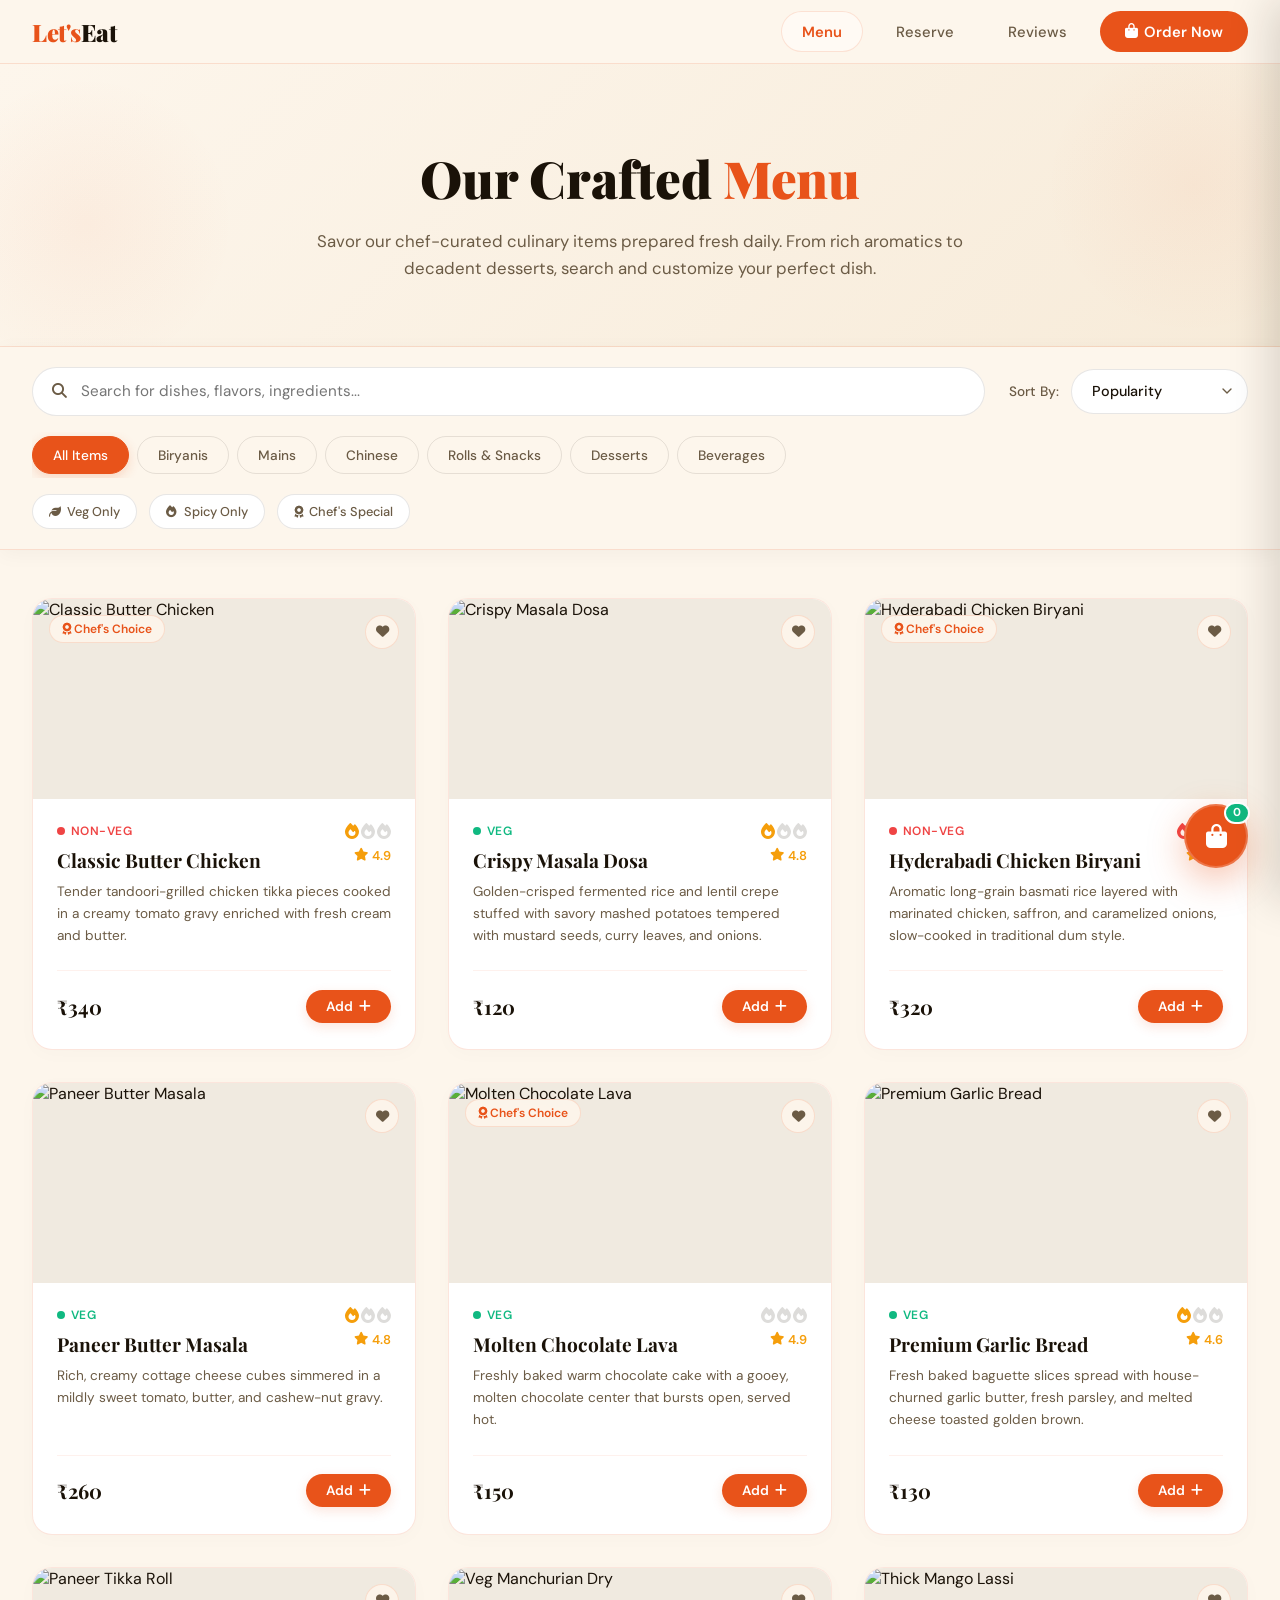
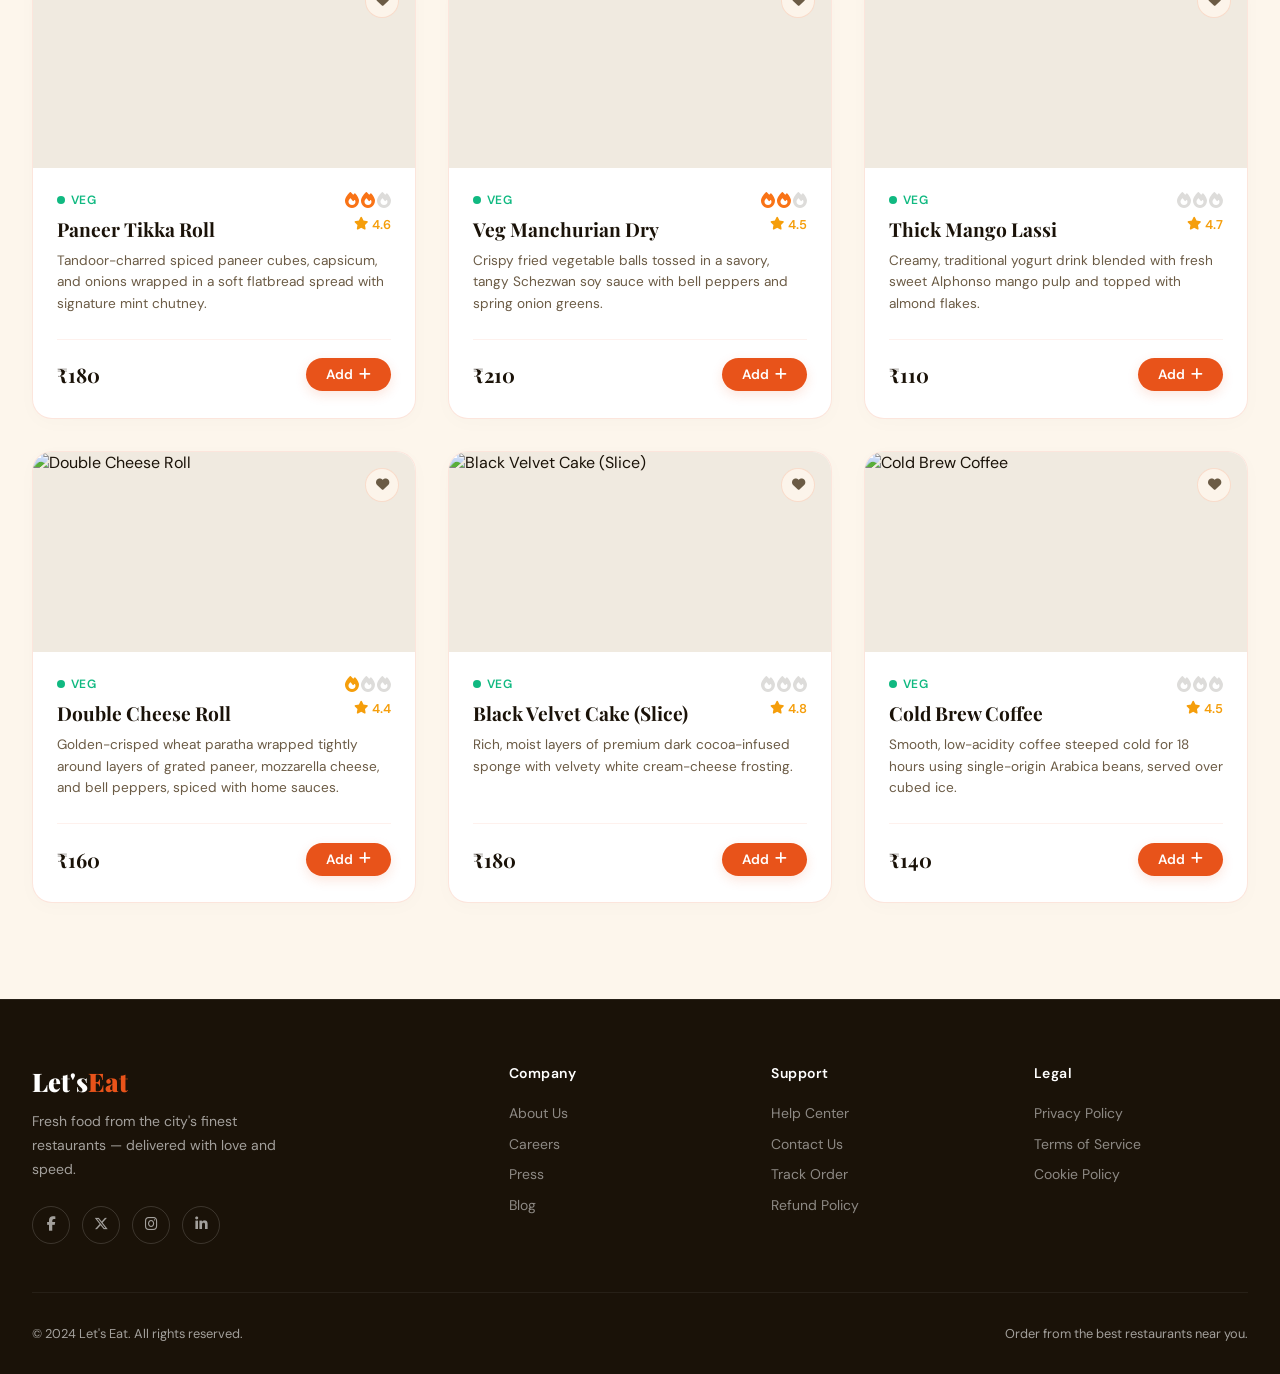
==== commit 40dc38ac: "scroll" ====
--- a/menu.html
+++ b/menu.html
@@ -20,22 +20,16 @@
       <a href="index.html" class="nav-logo">Let's<span>Eat</span></a>
       <ul class="nav-links">
         <li>
-          <a href="menu.html" class="active"
-            ><i class="fa-solid fa-utensils"></i> Menu</a
-          >
+          <a href="menu.html" class="active">Menu</a>
         </li>
         <li>
-          <a href="reserve.html"
-            ><i class="fa-solid fa-calendar"></i> Reserve</a
-          >
+          <a href="reserve.html">Reserve</a>
         </li>
         <li>
-          <a href="reviews.html"><i class="fa-solid fa-star"></i> Reviews</a>
+          <a href="reviews.html">Reviews</a>
         </li>
         <li>
-          <a href="#" class="nav-cta" id="navOrderBtn">
-            <i class="fa-solid fa-bag-shopping"></i> Order Now
-          </a>
+          <a href="#" class="nav-cta" id="navOrderBtn">Order Now</a>
         </li>
       </ul>
       <button class="hamburger" id="hamburger">
@@ -45,9 +39,14 @@
 
     <!-- MOBILE MENU -->
     <div class="mobile-menu" id="mobileMenu">
-      <button class="mobile-close" id="mobileClose">
-        <i class="fa-solid fa-xmark"></i>
-      </button>
+      <div class="mobile-menu-header">
+        <a href="index.html" class="nav-logo" onclick="closeMobile()"
+          >Let's<span>Eat</span></a
+        >
+        <button class="mobile-close" id="mobileClose">
+          <i class="fa-solid fa-xmark"></i>
+        </button>
+      </div>
       <a href="menu.html" onclick="closeMobile()" class="active">Menu</a>
       <a href="reserve.html" onclick="closeMobile()">Reserve</a>
       <a href="reviews.html" onclick="closeMobile()">Reviews</a>
--- a/styles.css
+++ b/styles.css
@@ -45,18 +45,6 @@
   align-items: center;
   justify-content: space-between;
   height: 64px;
-  animation: slideDown 0.6s ease forwards;
-}
-
-@keyframes slideDown {
-  from {
-    transform: translateY(-64px);
-    opacity: 0;
-  }
-  to {
-    transform: translateY(0);
-    opacity: 1;
-  }
 }
 
 .nav-logo {
@@ -75,21 +63,22 @@
 .nav-links {
   display: flex;
   align-items: center;
-  gap: 0.25rem;
+  gap: 0.75rem;
   list-style: none;
 }
 
 .nav-links a {
   text-decoration: none;
   color: var(--muted);
-  font-size: 0.875rem;
+  font-size: 0.925rem;
   font-weight: 500;
-  padding: 0.5rem 1rem;
+  padding: 0.6rem 1.25rem;
   border-radius: 50px;
   transition: all 0.25s ease;
   display: flex;
   align-items: center;
   gap: 0.4rem;
+  border: 1px solid transparent;
 }
 
 .nav-links a:hover {
@@ -100,9 +89,10 @@
 .nav-cta {
   background: var(--orange) !important;
   color: var(--white) !important;
-  padding: 0.5rem 1.25rem !important;
+  padding: 0.6rem 1.5rem !important;
   border-radius: 50px !important;
-  font-weight: 500 !important;
+  font-weight: 600 !important;
+  border: 1px solid transparent !important;
   transition:
     transform 0.2s ease,
     background 0.2s ease !important;
@@ -119,7 +109,16 @@
   border: none;
   cursor: pointer;
   color: var(--dark);
-  font-size: 1.25rem;
+  font-size: 1.5rem;
+  padding: 0.75rem;
+  margin-right: -0.75rem;
+  transition: transform 0.2s ease;
+  position: relative;
+  z-index: 105;
+}
+
+.hamburger:active {
+  transform: scale(0.9);
 }
 
 /* HERO */
@@ -165,6 +164,7 @@
     transform: scale(1);
     opacity: 1;
   }
+
   50% {
     transform: scale(1.4);
     opacity: 0.6;
@@ -311,15 +311,18 @@
   from {
     opacity: 0;
   }
+
   to {
     opacity: 1;
   }
 }
+
 @keyframes fadeUp {
   from {
     opacity: 0;
     transform: translateY(24px);
   }
+
   to {
     opacity: 1;
     transform: translateY(0);
@@ -341,9 +344,11 @@
   100% {
     border-radius: 40% 60% 60% 40% / 50% 50% 60% 40%;
   }
+
   33% {
     border-radius: 60% 40% 50% 60% / 40% 60% 50% 60%;
   }
+
   66% {
     border-radius: 50% 50% 40% 60% / 60% 40% 60% 50%;
   }
@@ -374,6 +379,7 @@
   100% {
     transform: translateY(0px);
   }
+
   50% {
     transform: translateY(-8px);
   }
@@ -384,6 +390,7 @@
   left: -30px;
   animation-delay: 0.5s;
 }
+
 .hero-float-card.top {
   top: 40px;
   right: -20px;
@@ -399,9 +406,11 @@
   justify-content: center;
   font-size: 1rem;
 }
+
 .float-icon.orange {
   background: rgba(232, 83, 26, 0.12);
 }
+
 .float-icon.green {
   background: rgba(34, 197, 94, 0.12);
 }
@@ -542,6 +551,7 @@
   border-color: var(--orange);
   transform: scale(1.08);
 }
+
 .ctrl-btn:disabled {
   opacity: 0.3;
   cursor: not-allowed;
@@ -578,6 +588,7 @@
 .testimonials-section .section-label {
   color: var(--orange-light);
 }
+
 .testimonials-section .section-header h2 {
   color: var(--white);
 }
@@ -586,6 +597,7 @@
   display: none;
   animation: fadeSlide 0.5s ease forwards;
 }
+
 .testimonial-slide.active {
   display: block;
 }
@@ -595,6 +607,7 @@
     opacity: 0;
     transform: translateX(20px);
   }
+
   to {
     opacity: 1;
     transform: translateX(0);
@@ -649,6 +662,7 @@
   cursor: pointer;
   transition: all 0.3s ease;
 }
+
 .dot.active {
   background: var(--orange);
   width: 24px;
@@ -764,13 +778,16 @@
   padding: 6rem 2rem;
   background: var(--dark-2);
 }
+
 .menu-inner {
   max-width: 1280px;
   margin: 0 auto;
 }
+
 .menu-section .section-header h2 {
   color: var(--white);
 }
+
 .menu-section .section-header p {
   color: rgba(255, 255, 255, 0.5);
 }
@@ -803,6 +820,7 @@
   object-fit: cover;
   transition: transform 0.4s ease;
 }
+
 .menu-card:hover .menu-card-img {
   transform: scale(1.05);
 }
@@ -980,9 +998,9 @@
   background: var(--cream);
   z-index: 200;
   flex-direction: column;
-  padding: 2rem;
-  gap: 1.5rem;
-  align-items: flex-start;
+  padding: 1.25rem 1.5rem;
+  gap: 0.75rem;
+  align-items: stretch;
 }
 
 .mobile-menu.open {
@@ -990,26 +1008,68 @@
   animation: fadeIn 0.3s ease;
 }
 
+.mobile-menu-header {
+  display: flex;
+  align-items: center;
+  justify-content: space-between;
+  width: 100%;
+  margin-bottom: 1.5rem;
+}
+
 .mobile-close {
-  align-self: flex-end;
   background: none;
   border: none;
   cursor: pointer;
   color: var(--dark);
-  font-size: 1.5rem;
-}
-
-.mobile-menu a {
-  font-family: "Playfair Display", serif;
-  font-size: 1.8rem;
-  font-weight: 700;
+  font-size: 1.75rem;
+  padding: 0.75rem;
+  margin-right: -0.75rem;
+  transition: transform 0.2s ease;
+}
+
+.mobile-close:active {
+  transform: scale(0.9);
+}
+
+.mobile-menu > a {
+  font-family: "DM Sans", sans-serif;
+  font-size: 1.1rem;
+  font-weight: 600;
   color: var(--dark);
   text-decoration: none;
-  transition: color 0.2s ease;
-}
-
-.mobile-menu a:hover {
+  background: var(--white);
+  border: 1px solid var(--border);
+  padding: 1rem 1.5rem;
+  border-radius: 12px;
+  box-shadow: 0 4px 12px rgba(26, 18, 8, 0.03);
+  display: flex;
+  align-items: center;
+  justify-content: space-between;
+  width: 100%;
+  transition: all 0.25s ease;
+}
+
+.mobile-menu > a::after {
+  content: "\f061";
+  font-family: "Font Awesome 6 Free";
+  font-weight: 900;
+  font-size: 0.9rem;
   color: var(--orange);
+  transition: transform 0.25s ease;
+}
+
+.mobile-menu > a:hover,
+.mobile-menu > a:active {
+  background: var(--card-bg);
+  border-color: var(--orange);
+  color: var(--orange);
+  box-shadow: 0 6px 16px rgba(232, 83, 26, 0.1);
+  padding-left: 1.75rem;
+}
+
+.mobile-menu > a:hover::after,
+.mobile-menu > a:active::after {
+  transform: translateX(4px);
 }
 
 /* SCROLL ANIM */
@@ -1031,6 +1091,7 @@
   .nav-links {
     display: none;
   }
+
   .hamburger {
     display: block;
   }
@@ -1041,24 +1102,30 @@
     padding: 2rem 1.5rem 3rem;
     gap: 2rem;
   }
+
   .hero-sub {
     max-width: 100%;
     margin-left: auto;
     margin-right: auto;
   }
+
   .hero-actions {
     justify-content: center;
   }
+
   .hero-stats {
     justify-content: center;
   }
+
   .hero-visual {
     justify-content: center;
   }
+
   .hero-img-wrap {
     width: 280px;
     height: 340px;
   }
+
   .hero-float-card {
     display: none;
   }
@@ -1066,6 +1133,7 @@
   .reserve-grid {
     grid-template-columns: 1fr;
   }
+
   .menu-grid {
     grid-template-columns: 1fr 1fr;
   }
@@ -1080,6 +1148,7 @@
     grid-template-columns: 1fr 1fr;
     gap: 2rem;
   }
+
   .footer-bottom {
     flex-direction: column;
     text-align: center;
@@ -1090,9 +1159,11 @@
   .menu-grid {
     grid-template-columns: 1fr;
   }
+
   .footer-top {
     grid-template-columns: 1fr;
   }
+
   .hero-stats {
     gap: 1.5rem;
   }
@@ -1177,8 +1248,6 @@
 
 /* Search and Controls Sticky Bar */
 .menu-controls {
-  position: sticky;
-  top: 64px; /* Under the nav */
   z-index: 90;
   background: rgba(253, 246, 236, 0.95);
   backdrop-filter: blur(12px);
@@ -1278,11 +1347,13 @@
   gap: 0.5rem;
   overflow-x: auto;
   padding: 0.25rem 0;
-  scrollbar-width: none; /* Firefox */
+  scrollbar-width: none;
+  /* Firefox */
 }
 
 .filter-categories::-webkit-scrollbar {
-  display: none; /* Safari & Chrome */
+  display: none;
+  /* Safari & Chrome */
 }
 
 .filter-btn {
@@ -1489,9 +1560,11 @@
   0% {
     transform: scale(1);
   }
+
   50% {
     transform: scale(1.3);
   }
+
   100% {
     transform: scale(1);
   }
@@ -1545,9 +1618,11 @@
 .spicy-meter.level-1 i:nth-child(1) {
   color: #f59e0b;
 }
+
 .spicy-meter.level-2 i:nth-child(-n + 2) {
   color: #f97316;
 }
+
 .spicy-meter.level-3 i:nth-child(-n + 3) {
   color: #ef4444;
 }
@@ -1651,6 +1726,7 @@
     transform: scale(0.9);
     opacity: 0;
   }
+
   to {
     transform: scale(1);
     opacity: 1;
@@ -1813,13 +1889,16 @@
 .cart-items-list::-webkit-scrollbar {
   width: 6px;
 }
+
 .cart-items-list::-webkit-scrollbar-track {
   background: transparent;
 }
+
 .cart-items-list::-webkit-scrollbar-thumb {
   background: rgba(26, 18, 8, 0.1);
   border-radius: 3px;
 }
+
 .cart-items-list::-webkit-scrollbar-thumb:hover {
   background: rgba(26, 18, 8, 0.2);
 }
@@ -1859,6 +1938,7 @@
     transform: translateX(20px);
     opacity: 0;
   }
+
   to {
     transform: translateX(0);
     opacity: 1;
@@ -2343,10 +2423,12 @@
     transform: scale(1);
     box-shadow: 0 0 0 0 rgba(16, 185, 129, 0.4);
   }
+
   70% {
     transform: scale(1.05);
     box-shadow: 0 0 0 15px rgba(16, 185, 129, 0);
   }
+
   100% {
     transform: scale(1);
     box-shadow: 0 0 0 0 rgba(16, 185, 129, 0);
@@ -2394,7 +2476,6 @@
 
 @media (max-width: 768px) {
   .menu-controls {
-    top: 56px; /* Mobile sticky alignment if nav shifts */
     padding: 1rem;
   }
 
@@ -2917,9 +2998,11 @@
   background: var(--white);
   border-radius: 50%;
 }
+
 .receipt-header::before {
   left: -8px;
 }
+
 .receipt-header::after {
   right: -8px;
 }
@@ -3001,9 +3084,11 @@
   0% {
     transform: translateY(-5px);
   }
+
   50% {
     transform: translateY(135px);
   }
+
   100% {
     transform: translateY(-5px);
   }
@@ -3265,7 +3350,8 @@
   height: 100%;
   background: var(--orange);
   border-radius: 4px;
-  width: 0%; /* Set by JS/HTML */
+  width: 0%;
+  /* Set by JS/HTML */
   transition: width 1s cubic-bezier(0.175, 0.885, 0.32, 1.275);
 }
 
@@ -3492,6 +3578,7 @@
     transform: translateY(15px);
     opacity: 0;
   }
+
   to {
     transform: translateY(0);
     opacity: 1;
@@ -3637,9 +3724,11 @@
   0% {
     transform: scale(1);
   }
+
   50% {
     transform: scale(1.2) rotate(-10deg);
   }
+
   100% {
     transform: scale(1);
   }
@@ -3850,13 +3939,16 @@
   .reviews-dashboard {
     grid-template-columns: 1fr 1fr;
   }
+
   .write-cta-card {
     grid-column: 1 / -1;
   }
+
   .reviews-feed-section {
     grid-template-columns: 1fr;
     gap: 2rem;
   }
+
   .reviews-sidebar-controls {
     position: static;
     display: flex;
@@ -3864,10 +3956,12 @@
     flex-wrap: wrap;
     gap: 1.5rem;
   }
+
   .sidebar-control-group {
     flex: 1;
     min-width: 200px;
   }
+
   .reviews-filter-pills {
     flex-direction: row;
     flex-wrap: wrap;
